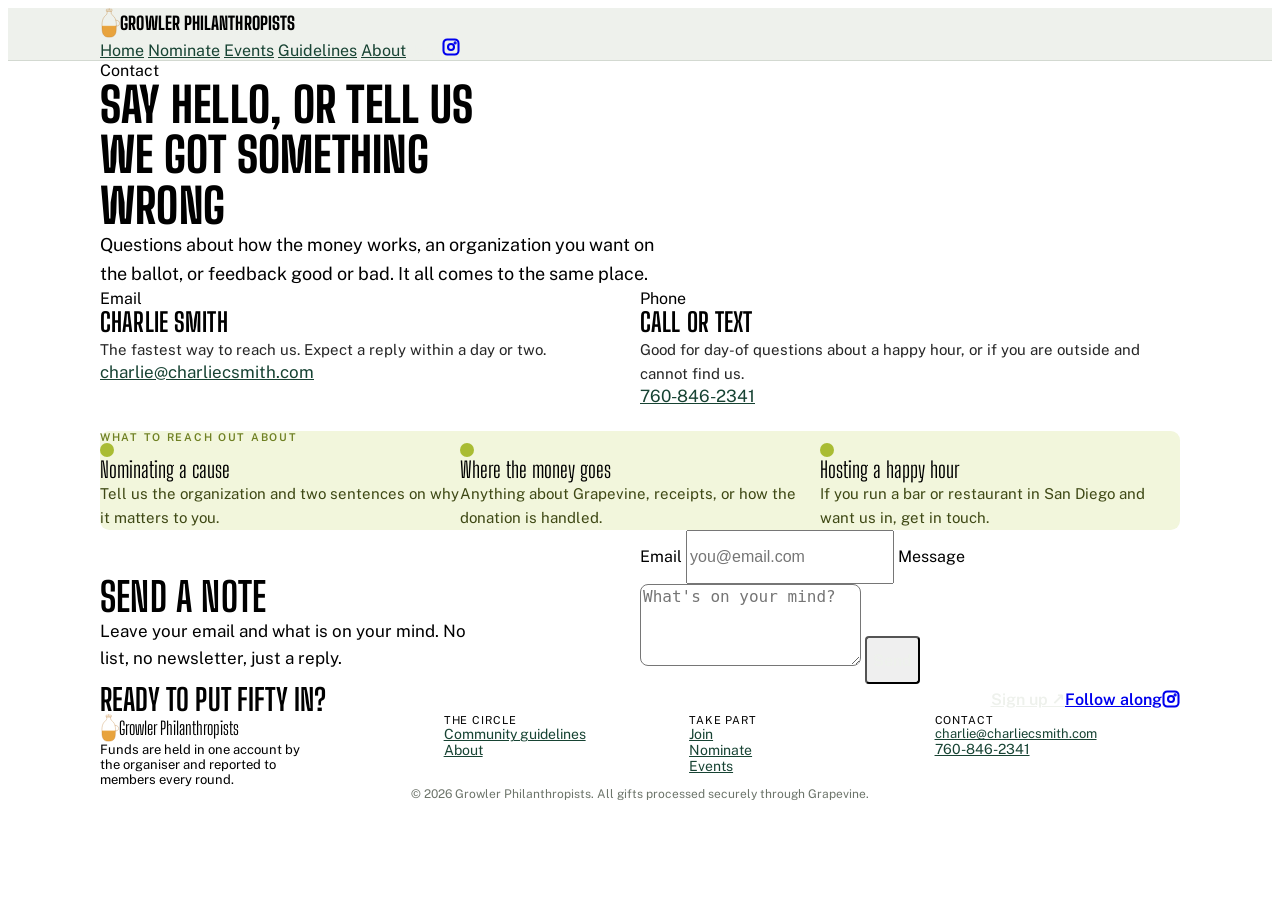
==== pages/contact.html @ 4301f0e5 "Sync layout from _layout.dc.html: update nav + footer across all pages Add Guidelines to nav; update" ====
<!DOCTYPE html>
<html lang="en">
<head>
  <meta charset="UTF-8">
  <meta name="viewport" content="width=device-width, initial-scale=1">
  <!-- Google Tag Manager -->
  <script>(function(w,d,s,l,i){w[l]=w[l]||[];w[l].push({'gtm.start':
  new Date().getTime(),event:'gtm.js'});var f=d.getElementsByTagName(s)[0],
  j=d.createElement(s),dl=l!='dataLayer'?'&l='+l:'';j.async=true;j.src=
  'https://www.googletagmanager.com/gtm.js?id='+i+dl;f.parentNode.insertBefore(j,f);
  })(window,document,'script','dataLayer','GTM-M829VQW4');</script>
  <!-- End Google Tag Manager -->
  <title>About &amp; Contact | Growler Philanthropists</title>
  <link rel="stylesheet" href="/styles/organic.css">
  <link href="https://fonts.googleapis.com/css2?family=Big+Shoulders+Display:wght@500;600;700;800&family=Public+Sans:wght@400;500;600&display=swap" rel="stylesheet">
  <style>
  :root{
    --color-bg:#EEF1EC; --color-surface:#FFFFFF; --color-text:#16241E; --color-divider:#D3D9D1;
    --font-heading:'Big Shoulders Display', sans-serif;
    --font-body:'Public Sans', system-ui, sans-serif;
    --color-accent:#0F3226; --color-accent-100:#E5EFE9; --color-accent-200:#C8DFD4; --color-accent-300:#A2C7B6;
    --color-accent-400:#74A992; --color-accent-500:#47836B; --color-accent-600:#336B55; --color-accent-700:#235542;
    --color-accent-800:#174333; --color-accent-900:#0F3226;
    --color-accent-2:#C6D63C; --color-accent-2-100:#F2F6DC; --color-accent-2-200:#E4EEB8; --color-accent-2-300:#D3E88C;
    --color-accent-2-400:#C6D63C; --color-accent-2-500:#A9BC33; --color-accent-2-600:#8CA02B; --color-accent-2-700:#6F8023;
    --color-accent-2-800:#55621B; --color-accent-2-900:#3E4814;
    --color-neutral-100:#F4F6F3; --color-neutral-200:#E4E8E2; --color-neutral-300:#CFD5CC; --color-neutral-400:#AEB6AB;
    --color-neutral-500:#8A9287; --color-neutral-600:#6C746A; --color-neutral-700:#535A51; --color-neutral-800:#3A403A;
    --color-neutral-900:#232722;
    --radius-lg:8px;
  }
  body{font-family:var(--font-body)}
  h1,h2,h3,h4,h5,h6,.card-title,.nav-brand{font-family:var(--font-heading);text-transform:uppercase;letter-spacing:0.005em;font-weight:800}
  h1{line-height:0.92}
  h2,h3,.card-title{line-height:1.0;font-weight:700}
  h4,h5{text-transform:none;letter-spacing:0;font-family:var(--font-body);font-weight:600}
  h6{font-family:var(--font-body);font-weight:600;letter-spacing:0.16em}
  .btn{border-radius:4px;font-family:var(--font-body);font-weight:600;letter-spacing:0}
  .card{border-radius:8px}
  a:not(.btn){color:var(--color-accent-800)}
  a:not(.btn):hover{color:var(--color-accent-2-600)}
  .nav a.btn-primary,.btn-primary{color:var(--color-bg)}
  </style>
</head>
<body>
<!-- Google Tag Manager (noscript) -->
<noscript><iframe src="https://www.googletagmanager.com/ns.html?id=GTM-M829VQW4"
height="0" width="0" style="display:none;visibility:hidden"></iframe></noscript>
<!-- End Google Tag Manager (noscript) -->

  <header style="background:var(--color-bg);border-bottom:1px solid var(--color-divider);position:sticky;top:0;z-index:100;">
    <div style="max-width:1080px;margin:0 auto;">
      <div class="nav" style="padding-inline:var(--space-4);">
        <div class="nav-brand" style="display:flex;align-items:center;gap:var(--space-3);white-space:nowrap;flex:none;margin-right:auto;">
          <a href="/" style="display:flex;align-items:center;gap:var(--space-3);text-decoration:none;color:inherit;font-family:var(--font-heading);font-size:18px;">
            <img src="/assets/growler-mark.svg" alt="Growler Philanthropists" style="height:30px;width:auto;display:block;flex:none;">
            Growler Philanthropists
          </a>
        </div>
        <a href="/">Home</a>
        <a href="/vote">Nominate</a>
        <a href="/events">Events</a>
        <a href="/guidelines">Guidelines</a>
        <a href="/contact" aria-current="page">About</a>
        <a href="https://www.grapevine.org/giving-circle/ZZWhAL2/San-Diego-Giving-Circle" class="btn btn-primary" target="_blank" rel="noopener">Join</a>
        <a href="https://www.instagram.com/growlerfund?igsh=MWJvdWZhem1wZXJ2Nw%3D%3D&amp;utm_source=qr" target="_blank" rel="noopener" class="btn btn-ghost btn-icon" aria-label="Follow along on Instagram">
          <svg width="18" height="18" viewBox="0 0 24 24" fill="none" stroke="currentColor" stroke-width="2.75" stroke-linecap="round" stroke-linejoin="round" aria-hidden="true" style="flex:none"><rect x="2" y="2" width="20" height="20" rx="5"></rect><circle cx="12" cy="12" r="4"></circle><circle cx="17.5" cy="6.5" r="0.75" fill="currentColor"></circle></svg>
        </a>
      </div>
    </div>
  </header>

  <main>
    <div style="max-width:1080px;margin:0 auto;padding:calc(var(--space-8) * 1.4) var(--space-8) calc(var(--space-8) * 2.4)">

      <div style="margin-bottom:calc(var(--space-8) * 2)">
        <span class="tag tag-accent-2" style="margin-bottom:var(--space-4)">Contact</span>
        <h1 style="font-size:48px;line-height:1.05;margin:var(--space-4) 0 var(--space-3);max-width:18ch">Say hello, or tell us we got something wrong</h1>
        <p style="font-size:18px;line-height:1.6;max-width:52ch;margin:0">Questions about how the money works, an organization you want on the ballot, or feedback good or bad. It all comes to the same place.</p>
      </div>

      <div style="display:grid;grid-template-columns:minmax(0,1fr) minmax(0,1fr);gap:var(--space-8);margin-bottom:calc(var(--space-8) * 2);align-items:start">
        <div class="card elev-sm" style="padding:calc(var(--space-8) * 0.9);gap:var(--space-3)">
          <div class="card-kicker">Email</div>
          <div class="card-title" style="font-size:26px;line-height:1.15">Charlie Smith</div>
          <p class="card-body" style="font-size:15px;line-height:1.6;opacity:0.85;margin:0">The fastest way to reach us. Expect a reply within a day or two.</p>
          <a href="mailto:charlie@charliecsmith.com" style="font-size:17px">charlie@charliecsmith.com</a>
        </div>
        <div class="card elev-sm" style="padding:calc(var(--space-8) * 0.9);gap:var(--space-3)">
          <div class="card-kicker">Phone</div>
          <div class="card-title" style="font-size:26px;line-height:1.15">Call or text</div>
          <p class="card-body" style="font-size:15px;line-height:1.6;opacity:0.85;margin:0">Good for day-of questions about a happy hour, or if you are outside and cannot find us.</p>
          <a href="tel:+17608462341" style="font-size:17px">760-846-2341</a>
        </div>
      </div>

      <div style="background:var(--color-accent-2-100);border-radius:calc(var(--radius-lg) * 1.15);padding:var(--space-8);margin-bottom:calc(var(--space-8) * 2)">
        <h6 style="color:var(--color-accent-2-700);margin-bottom:var(--space-6)">What to reach out about</h6>
        <div style="display:grid;grid-template-columns:repeat(3,1fr);gap:var(--space-6)">
          <div style="display:flex;flex-direction:column;gap:var(--space-2)">
            <span style="width:14px;height:14px;border-radius:50%;background:var(--color-accent-2-500);display:inline-block"></span>
            <div style="font-family:var(--font-heading);font-size:22px;line-height:1.15">Nominating a cause</div>
            <p style="font-size:15px;line-height:1.6;margin:0;color:var(--color-accent-2-900)">Tell us the organization and two sentences on why it matters to you.</p>
          </div>
          <div style="display:flex;flex-direction:column;gap:var(--space-2)">
            <span style="width:14px;height:14px;border-radius:50%;background:var(--color-accent-2-500);display:inline-block"></span>
            <div style="font-family:var(--font-heading);font-size:22px;line-height:1.15">Where the money goes</div>
            <p style="font-size:15px;line-height:1.6;margin:0;color:var(--color-accent-2-900)">Anything about Grapevine, receipts, or how the donation is handled.</p>
          </div>
          <div style="display:flex;flex-direction:column;gap:var(--space-2)">
            <span style="width:14px;height:14px;border-radius:50%;background:var(--color-accent-2-500);display:inline-block"></span>
            <div style="font-family:var(--font-heading);font-size:22px;line-height:1.15">Hosting a happy hour</div>
            <p style="font-size:15px;line-height:1.6;margin:0;color:var(--color-accent-2-900)">If you run a bar or restaurant in San Diego and want us in, get in touch.</p>
          </div>
        </div>
      </div>

      <div style="background:var(--color-surface);border-radius:calc(var(--radius-lg) * 1.15);padding:calc(var(--space-8) * 1.3);box-shadow:var(--shadow-md);display:grid;grid-template-columns:minmax(0,1fr) minmax(0,1fr);gap:var(--space-8);align-items:center;margin-bottom:calc(var(--space-8) * 2)">
        <div>
          <h2 style="font-size:40px;line-height:1.05;margin-bottom:var(--space-4)">Send a note</h2>
          <p style="font-size:17px;line-height:1.6;margin:0;max-width:38ch;text-wrap:pretty">Leave your email and what is on your mind. No list, no newsletter, just a reply.</p>
        </div>
        <div class="field">
          <label for="c-email">Email</label>
          <input id="c-email" class="input" placeholder="you@email.com" style="min-height:48px;font-size:16px">
          <label for="c-note">Message</label>
          <textarea id="c-note" class="input" rows="4" placeholder="What's on your mind?" style="font-size:16px;border-radius:var(--radius-lg);resize:vertical"></textarea>
          <button class="btn btn-primary btn-block" style="min-height:48px;font-size:16px">Send</button>
        </div>
      </div>

      <div style="display:flex;align-items:center;justify-content:space-between;gap:var(--space-6);flex-wrap:wrap;margin-bottom:calc(var(--space-8) * 2)">
        <h3 style="font-size:30px;margin:0;max-width:20ch">Ready to put fifty in?</h3>
        <div style="display:flex;gap:var(--space-3)">
          <a href="https://www.grapevine.org/giving-circle/ZZWhAL2/San-Diego-Giving-Circle" target="_blank" rel="noopener" class="btn btn-primary" style="font-size:16px;padding:var(--space-3) var(--space-6)">Sign up ↗</a>
          <a href="https://www.instagram.com/growlerfund?igsh=MWJvdWZhem1wZXJ2Nw&amp;utm_source=qr" target="_blank" rel="noopener" class="btn btn-secondary" style="font-size:16px;padding:var(--space-3) var(--space-6);display:inline-flex;align-items:center;gap:var(--space-2)">Follow along <svg width="18" height="18" viewBox="0 0 24 24" fill="none" stroke="currentColor" stroke-width="2.75" stroke-linecap="round" stroke-linejoin="round" aria-hidden="true" style="flex:none"><rect x="2" y="2" width="20" height="20" rx="5"></rect><circle cx="12" cy="12" r="4"></circle><circle cx="17.5" cy="6.5" r="0.75" fill="currentColor"></circle></svg></a>
        </div>
      </div>

    </div>
  </main>

  <footer style="padding-block:calc(var(--space-8) * 1.5);">
    <div style="max-width:1080px;margin:0 auto;padding-inline:var(--space-8);">
      <div style="background:var(--color-surface);border-radius:calc(var(--radius-lg) * 1.15);padding:var(--space-8);display:grid;grid-template-columns:minmax(300px,1.4fr) repeat(3,minmax(0,1fr));gap:var(--space-6)">
        <div>
          <div style="display:flex;align-items:center;gap:var(--space-3);font-family:var(--font-heading);font-size:18px;margin-bottom:var(--space-2)">
            <img src="/assets/growler-mark.svg" alt="Growler Philanthropists" style="height:28px;width:auto;display:block;flex:none;">
            Growler Philanthropists
          </div>
          <p class="text-muted" style="font-size:13px;margin:0;max-width:26ch">Funds are held in one account by the organiser and reported to members every round.</p>
        </div>
        <div style="display:flex;flex-direction:column;gap:var(--space-2);font-size:14px">
          <span class="text-muted" style="font-size:11px;letter-spacing:0.08em;text-transform:uppercase">The circle</span>
          <a href="/guidelines">Community guidelines</a>
          <a href="/contact">About</a>
        </div>
        <div style="display:flex;flex-direction:column;gap:var(--space-2);font-size:14px">
          <span class="text-muted" style="font-size:11px;letter-spacing:0.08em;text-transform:uppercase">Take part</span>
          <a href="https://www.grapevine.org/giving-circle/ZZWhAL2/San-Diego-Giving-Circle" target="_blank" rel="noopener">Join</a>
          <a href="/vote">Nominate</a>
          <a href="/events">Events</a>
        </div>
        <div style="display:flex;flex-direction:column;gap:var(--space-2);font-size:14px">
          <span class="text-muted" style="font-size:11px;letter-spacing:0.08em;text-transform:uppercase">Contact</span>
          <a href="mailto:charlie@charliecsmith.com" style="font-size:13px;overflow-wrap:anywhere">charlie@charliecsmith.com</a>
          <a href="tel:+17608462341">760-846-2341</a>
        </div>
      </div>
      <p style="font-size:12px;color:var(--color-neutral-600);text-align:center;margin-top:var(--space-6);margin-bottom:0;">© 2026 Growler Philanthropists. All gifts processed securely through Grapevine.</p>
    </div>
  </footer>

</body>
</html>
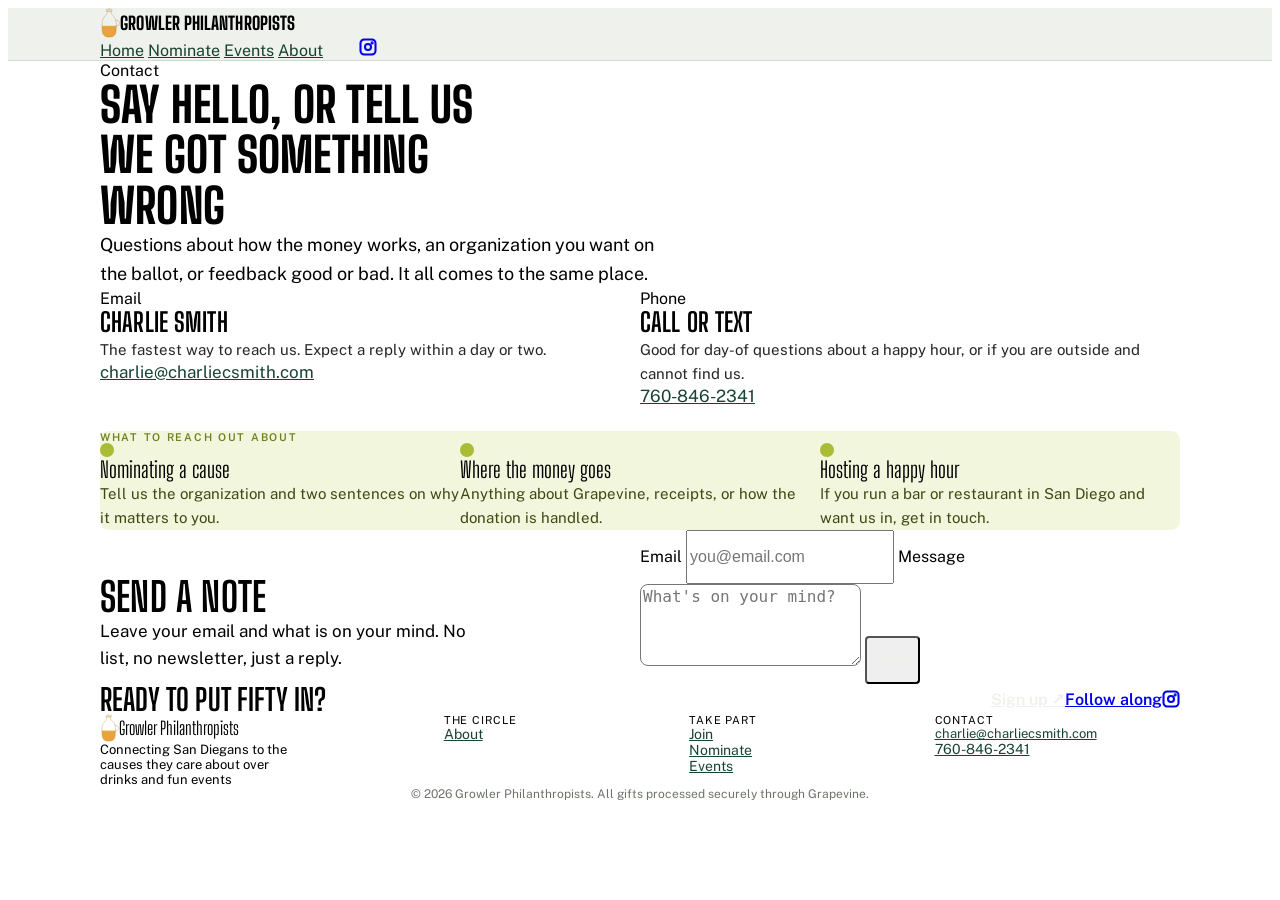
==== commit 2e310a45: "Update all pages: revise hero heading, sync styles, and layout changes Co-Authored-By: Claude Sonnet" ====
--- a/pages/contact.html
+++ b/pages/contact.html
@@ -10,7 +10,7 @@
   'https://www.googletagmanager.com/gtm.js?id='+i+dl;f.parentNode.insertBefore(j,f);
   })(window,document,'script','dataLayer','GTM-M829VQW4');</script>
   <!-- End Google Tag Manager -->
-  <title>About &amp; Contact | Growler Philanthropists</title>
+  <title>About & Contact | Growler Philanthropists</title>
   <link rel="stylesheet" href="/styles/organic.css">
   <link href="https://fonts.googleapis.com/css2?family=Big+Shoulders+Display:wght@500;600;700;800&family=Public+Sans:wght@400;500;600&display=swap" rel="stylesheet">
   <style>
@@ -21,7 +21,7 @@
     --color-accent:#0F3226; --color-accent-100:#E5EFE9; --color-accent-200:#C8DFD4; --color-accent-300:#A2C7B6;
     --color-accent-400:#74A992; --color-accent-500:#47836B; --color-accent-600:#336B55; --color-accent-700:#235542;
     --color-accent-800:#174333; --color-accent-900:#0F3226;
-    --color-accent-2:#C6D63C; --color-accent-2-100:#F2F6DC; --color-accent-2-200:#E4EEB8; --color-accent-2-300:#D3E88C;
+    --color-accent-2:#C6D63C; --color-accent-2-100:#F2F6DC; --color-accent-2-200:#E4EEB8; --color-accent-2-300:#D3E38C;
     --color-accent-2-400:#C6D63C; --color-accent-2-500:#A9BC33; --color-accent-2-600:#8CA02B; --color-accent-2-700:#6F8023;
     --color-accent-2-800:#55621B; --color-accent-2-900:#3E4814;
     --color-neutral-100:#F4F6F3; --color-neutral-200:#E4E8E2; --color-neutral-300:#CFD5CC; --color-neutral-400:#AEB6AB;
@@ -60,7 +60,6 @@
         <a href="/">Home</a>
         <a href="/vote">Nominate</a>
         <a href="/events">Events</a>
-        <a href="/guidelines">Guidelines</a>
         <a href="/contact" aria-current="page">About</a>
         <a href="https://www.grapevine.org/giving-circle/ZZWhAL2/San-Diego-Giving-Circle" class="btn btn-primary" target="_blank" rel="noopener">Join</a>
         <a href="https://www.instagram.com/growlerfund?igsh=MWJvdWZhem1wZXJ2Nw%3D%3D&amp;utm_source=qr" target="_blank" rel="noopener" class="btn btn-ghost btn-icon" aria-label="Follow along on Instagram">
@@ -71,73 +70,73 @@
   </header>
 
   <main>
-    <div style="max-width:1080px;margin:0 auto;padding:calc(var(--space-8) * 1.4) var(--space-8) calc(var(--space-8) * 2.4)">
+<div style="max-width:1080px;margin:0 auto;padding:calc(var(--space-8) * 1.4) var(--space-8) calc(var(--space-8) * 2.4)">
 
-      <div style="margin-bottom:calc(var(--space-8) * 2)">
-        <span class="tag tag-accent-2" style="margin-bottom:var(--space-4)">Contact</span>
-        <h1 style="font-size:48px;line-height:1.05;margin:var(--space-4) 0 var(--space-3);max-width:18ch">Say hello, or tell us we got something wrong</h1>
-        <p style="font-size:18px;line-height:1.6;max-width:52ch;margin:0">Questions about how the money works, an organization you want on the ballot, or feedback good or bad. It all comes to the same place.</p>
+  <div style="margin-bottom:calc(var(--space-8) * 2)">
+    <span class="tag tag-accent-2" style="margin-bottom:var(--space-4)">Contact</span>
+    <h1 style="font-size:48px;line-height:1.05;margin:var(--space-4) 0 var(--space-3);max-width:18ch">Say hello, or tell us we got something wrong</h1>
+    <p style="font-size:18px;line-height:1.6;max-width:52ch;margin:0">Questions about how the money works, an organization you want on the ballot, or feedback good or bad. It all comes to the same place.</p>
+  </div>
+
+  <div style="display:grid;grid-template-columns:minmax(0,1fr) minmax(0,1fr);gap:var(--space-8);margin-bottom:calc(var(--space-8) * 2);align-items:start">
+    <div class="card elev-sm" style="padding:calc(var(--space-8) * 0.9);gap:var(--space-3)">
+      <div class="card-kicker">Email</div>
+      <div class="card-title" style="font-size:26px;line-height:1.15">Charlie Smith</div>
+      <p class="card-body" style="font-size:15px;line-height:1.6;opacity:0.85;margin:0">The fastest way to reach us. Expect a reply within a day or two.</p>
+      <a href="mailto:charlie@charliecsmith.com" style="font-size:17px">charlie@charliecsmith.com</a>
+    </div>
+    <div class="card elev-sm" style="padding:calc(var(--space-8) * 0.9);gap:var(--space-3)">
+      <div class="card-kicker">Phone</div>
+      <div class="card-title" style="font-size:26px;line-height:1.15">Call or text</div>
+      <p class="card-body" style="font-size:15px;line-height:1.6;opacity:0.85;margin:0">Good for day-of questions about a happy hour, or if you are outside and cannot find us.</p>
+      <a href="tel:+17608462341" style="font-size:17px">760-846-2341</a>
+    </div>
+  </div>
+
+  <div style="background:var(--color-accent-2-100);border-radius:calc(var(--radius-lg) * 1.15);padding:var(--space-8);margin-bottom:calc(var(--space-8) * 2)">
+    <h6 style="color:var(--color-accent-2-700);margin-bottom:var(--space-6)">What to reach out about</h6>
+    <div style="display:grid;grid-template-columns:repeat(3,1fr);gap:var(--space-6)">
+      <div style="display:flex;flex-direction:column;gap:var(--space-2)">
+        <span style="width:14px;height:14px;border-radius:50%;background:var(--color-accent-2-500);display:inline-block"></span>
+        <div style="font-family:var(--font-heading);font-size:22px;line-height:1.15">Nominating a cause</div>
+        <p style="font-size:15px;line-height:1.6;margin:0;color:var(--color-accent-2-900)">Tell us the organization and two sentences on why it matters to you.</p>
       </div>
+      <div style="display:flex;flex-direction:column;gap:var(--space-2)">
+        <span style="width:14px;height:14px;border-radius:50%;background:var(--color-accent-2-500);display:inline-block"></span>
+        <div style="font-family:var(--font-heading);font-size:22px;line-height:1.15">Where the money goes</div>
+        <p style="font-size:15px;line-height:1.6;margin:0;color:var(--color-accent-2-900)">Anything about Grapevine, receipts, or how the donation is handled.</p>
+      </div>
+      <div style="display:flex;flex-direction:column;gap:var(--space-2)">
+        <span style="width:14px;height:14px;border-radius:50%;background:var(--color-accent-2-500);display:inline-block"></span>
+        <div style="font-family:var(--font-heading);font-size:22px;line-height:1.15">Hosting a happy hour</div>
+        <p style="font-size:15px;line-height:1.6;margin:0;color:var(--color-accent-2-900)">If you run a bar or restaurant in San Diego and want us in, get in touch.</p>
+      </div>
+    </div>
+  </div>
 
-      <div style="display:grid;grid-template-columns:minmax(0,1fr) minmax(0,1fr);gap:var(--space-8);margin-bottom:calc(var(--space-8) * 2);align-items:start">
-        <div class="card elev-sm" style="padding:calc(var(--space-8) * 0.9);gap:var(--space-3)">
-          <div class="card-kicker">Email</div>
-          <div class="card-title" style="font-size:26px;line-height:1.15">Charlie Smith</div>
-          <p class="card-body" style="font-size:15px;line-height:1.6;opacity:0.85;margin:0">The fastest way to reach us. Expect a reply within a day or two.</p>
-          <a href="mailto:charlie@charliecsmith.com" style="font-size:17px">charlie@charliecsmith.com</a>
-        </div>
-        <div class="card elev-sm" style="padding:calc(var(--space-8) * 0.9);gap:var(--space-3)">
-          <div class="card-kicker">Phone</div>
-          <div class="card-title" style="font-size:26px;line-height:1.15">Call or text</div>
-          <p class="card-body" style="font-size:15px;line-height:1.6;opacity:0.85;margin:0">Good for day-of questions about a happy hour, or if you are outside and cannot find us.</p>
-          <a href="tel:+17608462341" style="font-size:17px">760-846-2341</a>
-        </div>
-      </div>
+  <div style="background:var(--color-surface);border-radius:calc(var(--radius-lg) * 1.15);padding:calc(var(--space-8) * 1.3);box-shadow:var(--shadow-md);display:grid;grid-template-columns:minmax(0,1fr) minmax(0,1fr);gap:var(--space-8);align-items:center;margin-bottom:calc(var(--space-8) * 2)">
+    <div>
+      <h2 style="font-size:40px;line-height:1.05;margin-bottom:var(--space-4)">Send a note</h2>
+      <p style="font-size:17px;line-height:1.6;margin:0;max-width:38ch;text-wrap:pretty">Leave your email and what is on your mind. No list, no newsletter, just a reply.</p>
+    </div>
+    <div class="field">
+      <label for="c-email">Email</label>
+      <input id="c-email" class="input" placeholder="you@email.com" style="min-height:48px;font-size:16px">
+      <label for="c-note">Message</label>
+      <textarea id="c-note" class="input" rows="4" placeholder="What's on your mind?" style="font-size:16px;border-radius:var(--radius-lg);resize:vertical"></textarea>
+      <button class="btn btn-primary btn-block" style="min-height:48px;font-size:16px">Send</button>
+    </div>
+  </div>
 
-      <div style="background:var(--color-accent-2-100);border-radius:calc(var(--radius-lg) * 1.15);padding:var(--space-8);margin-bottom:calc(var(--space-8) * 2)">
-        <h6 style="color:var(--color-accent-2-700);margin-bottom:var(--space-6)">What to reach out about</h6>
-        <div style="display:grid;grid-template-columns:repeat(3,1fr);gap:var(--space-6)">
-          <div style="display:flex;flex-direction:column;gap:var(--space-2)">
-            <span style="width:14px;height:14px;border-radius:50%;background:var(--color-accent-2-500);display:inline-block"></span>
-            <div style="font-family:var(--font-heading);font-size:22px;line-height:1.15">Nominating a cause</div>
-            <p style="font-size:15px;line-height:1.6;margin:0;color:var(--color-accent-2-900)">Tell us the organization and two sentences on why it matters to you.</p>
-          </div>
-          <div style="display:flex;flex-direction:column;gap:var(--space-2)">
-            <span style="width:14px;height:14px;border-radius:50%;background:var(--color-accent-2-500);display:inline-block"></span>
-            <div style="font-family:var(--font-heading);font-size:22px;line-height:1.15">Where the money goes</div>
-            <p style="font-size:15px;line-height:1.6;margin:0;color:var(--color-accent-2-900)">Anything about Grapevine, receipts, or how the donation is handled.</p>
-          </div>
-          <div style="display:flex;flex-direction:column;gap:var(--space-2)">
-            <span style="width:14px;height:14px;border-radius:50%;background:var(--color-accent-2-500);display:inline-block"></span>
-            <div style="font-family:var(--font-heading);font-size:22px;line-height:1.15">Hosting a happy hour</div>
-            <p style="font-size:15px;line-height:1.6;margin:0;color:var(--color-accent-2-900)">If you run a bar or restaurant in San Diego and want us in, get in touch.</p>
-          </div>
-        </div>
-      </div>
+  <div style="display:flex;align-items:center;justify-content:space-between;gap:var(--space-6);flex-wrap:wrap;margin-bottom:calc(var(--space-8) * 2)">
+    <h3 style="font-size:30px;margin:0;max-width:20ch">Ready to put fifty in?</h3>
+    <div style="display:flex;gap:var(--space-3)">
+      <a href="https://www.grapevine.org/giving-circle/ZZWhAL2/San-Diego-Giving-Circle" target="_blank" rel="noopener" class="btn btn-primary" style="font-size:16px;padding:var(--space-3) var(--space-6)">Sign up ↗</a>
+      <a href="https://www.instagram.com/growlerfund?igsh=MWJvdWZhem1wZXJ2Nw&amp;utm_source=qr" target="_blank" rel="noopener" class="btn btn-secondary" style="font-size:16px;padding:var(--space-3) var(--space-6);display:inline-flex;align-items:center;gap:var(--space-2)">Follow along <svg width="18" height="18" viewBox="0 0 24 24" fill="none" stroke="currentColor" stroke-width="2.75" stroke-linecap="round" stroke-linejoin="round" aria-hidden="true" style="flex:none"><rect x="2" y="2" width="20" height="20" rx="5"></rect><circle cx="12" cy="12" r="4"></circle><circle cx="17.5" cy="6.5" r="0.75" fill="currentColor"></circle></svg></a>
+    </div>
+  </div>
 
-      <div style="background:var(--color-surface);border-radius:calc(var(--radius-lg) * 1.15);padding:calc(var(--space-8) * 1.3);box-shadow:var(--shadow-md);display:grid;grid-template-columns:minmax(0,1fr) minmax(0,1fr);gap:var(--space-8);align-items:center;margin-bottom:calc(var(--space-8) * 2)">
-        <div>
-          <h2 style="font-size:40px;line-height:1.05;margin-bottom:var(--space-4)">Send a note</h2>
-          <p style="font-size:17px;line-height:1.6;margin:0;max-width:38ch;text-wrap:pretty">Leave your email and what is on your mind. No list, no newsletter, just a reply.</p>
-        </div>
-        <div class="field">
-          <label for="c-email">Email</label>
-          <input id="c-email" class="input" placeholder="you@email.com" style="min-height:48px;font-size:16px">
-          <label for="c-note">Message</label>
-          <textarea id="c-note" class="input" rows="4" placeholder="What's on your mind?" style="font-size:16px;border-radius:var(--radius-lg);resize:vertical"></textarea>
-          <button class="btn btn-primary btn-block" style="min-height:48px;font-size:16px">Send</button>
-        </div>
-      </div>
-
-      <div style="display:flex;align-items:center;justify-content:space-between;gap:var(--space-6);flex-wrap:wrap;margin-bottom:calc(var(--space-8) * 2)">
-        <h3 style="font-size:30px;margin:0;max-width:20ch">Ready to put fifty in?</h3>
-        <div style="display:flex;gap:var(--space-3)">
-          <a href="https://www.grapevine.org/giving-circle/ZZWhAL2/San-Diego-Giving-Circle" target="_blank" rel="noopener" class="btn btn-primary" style="font-size:16px;padding:var(--space-3) var(--space-6)">Sign up ↗</a>
-          <a href="https://www.instagram.com/growlerfund?igsh=MWJvdWZhem1wZXJ2Nw&amp;utm_source=qr" target="_blank" rel="noopener" class="btn btn-secondary" style="font-size:16px;padding:var(--space-3) var(--space-6);display:inline-flex;align-items:center;gap:var(--space-2)">Follow along <svg width="18" height="18" viewBox="0 0 24 24" fill="none" stroke="currentColor" stroke-width="2.75" stroke-linecap="round" stroke-linejoin="round" aria-hidden="true" style="flex:none"><rect x="2" y="2" width="20" height="20" rx="5"></rect><circle cx="12" cy="12" r="4"></circle><circle cx="17.5" cy="6.5" r="0.75" fill="currentColor"></circle></svg></a>
-        </div>
-      </div>
-
-    </div>
+</div>
   </main>
 
   <footer style="padding-block:calc(var(--space-8) * 1.5);">
@@ -148,11 +147,10 @@
             <img src="/assets/growler-mark.svg" alt="Growler Philanthropists" style="height:28px;width:auto;display:block;flex:none;">
             Growler Philanthropists
           </div>
-          <p class="text-muted" style="font-size:13px;margin:0;max-width:26ch">Funds are held in one account by the organiser and reported to members every round.</p>
+          <p class="text-muted" style="font-size:13px;margin:0;max-width:26ch">Connecting San Diegans to the causes they care about over drinks and fun events</p>
         </div>
         <div style="display:flex;flex-direction:column;gap:var(--space-2);font-size:14px">
           <span class="text-muted" style="font-size:11px;letter-spacing:0.08em;text-transform:uppercase">The circle</span>
-          <a href="/guidelines">Community guidelines</a>
           <a href="/contact">About</a>
         </div>
         <div style="display:flex;flex-direction:column;gap:var(--space-2);font-size:14px">
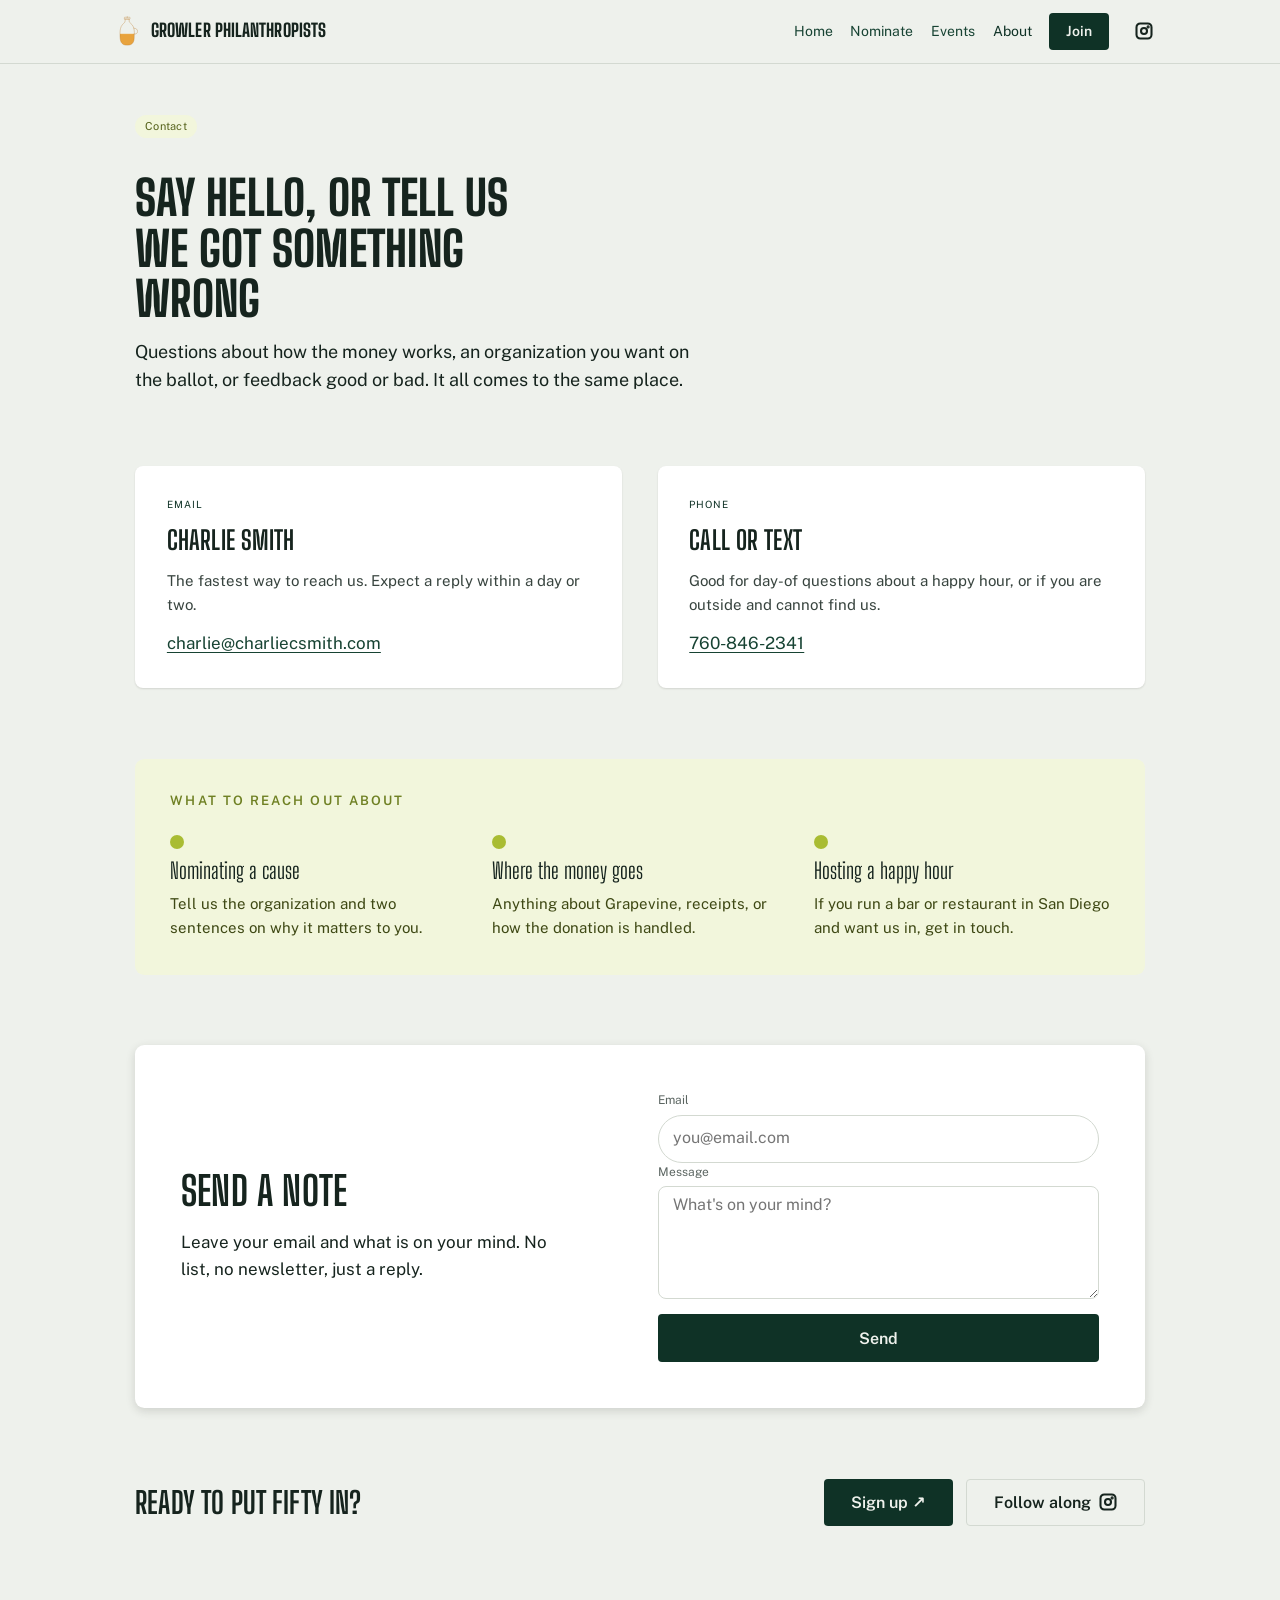
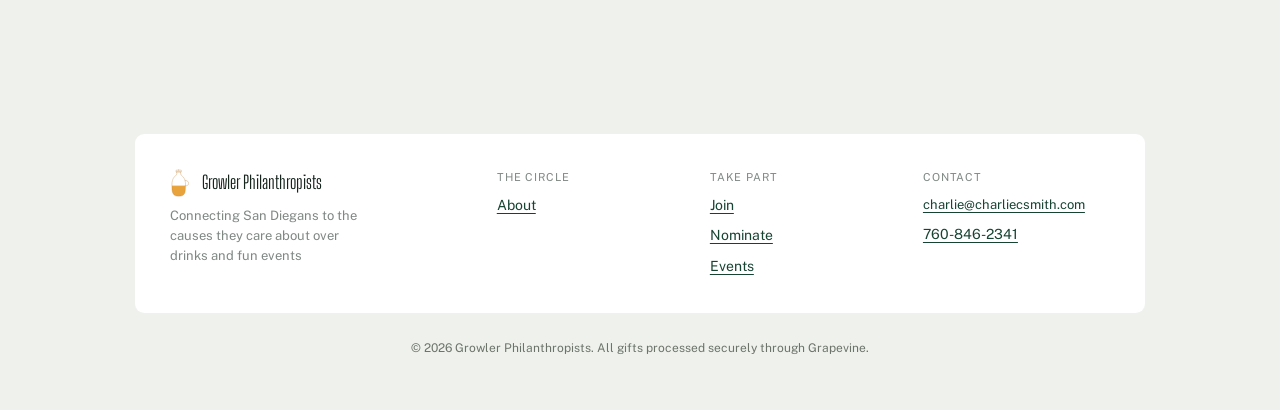
==== commit 2e6d73cb: "Add mobile hamburger nav and How it Works carousel - Hamburger button in header replaces inline nav " ====
--- a/pages/contact.html
+++ b/pages/contact.html
@@ -29,7 +29,15 @@
     --color-neutral-900:#232722;
     --radius-lg:8px;
   }
-  body{font-family:var(--font-body)}
+  body{margin:0;font-family:var(--font-body);overflow-x:hidden}
+  *{min-width:0}
+  h1,h2,h3,h4,h5,h6,p,li,td,th,a,span,div{overflow-wrap:break-word}
+  img,svg{max-width:100%}
+  @media (max-width:719px){
+    h1{font-size:34px !important;line-height:1.02 !important;max-width:none !important}
+    h2{font-size:28px !important;line-height:1.05 !important}
+    h3{font-size:24px !important}
+  }
   h1,h2,h3,h4,h5,h6,.card-title,.nav-brand{font-family:var(--font-heading);text-transform:uppercase;letter-spacing:0.005em;font-weight:800}
   h1{line-height:0.92}
   h2,h3,.card-title{line-height:1.0;font-weight:700}
@@ -65,7 +73,17 @@
         <a href="https://www.instagram.com/growlerfund?igsh=MWJvdWZhem1wZXJ2Nw%3D%3D&amp;utm_source=qr" target="_blank" rel="noopener" class="btn btn-ghost btn-icon" aria-label="Follow along on Instagram">
           <svg width="18" height="18" viewBox="0 0 24 24" fill="none" stroke="currentColor" stroke-width="2.75" stroke-linecap="round" stroke-linejoin="round" aria-hidden="true" style="flex:none"><rect x="2" y="2" width="20" height="20" rx="5"></rect><circle cx="12" cy="12" r="4"></circle><circle cx="17.5" cy="6.5" r="0.75" fill="currentColor"></circle></svg>
         </a>
+        <button class="nav-hamburger" aria-label="Open menu" aria-expanded="false" onclick="var m=this.closest('header').querySelector('.nav-mobile');m.classList.toggle('open');this.setAttribute('aria-expanded',m.classList.contains('open'))">
+          <svg width="20" height="20" viewBox="0 0 24 24" fill="none" stroke="currentColor" stroke-width="2.5" stroke-linecap="round" aria-hidden="true"><line x1="3" y1="6" x2="21" y2="6"/><line x1="3" y1="12" x2="21" y2="12"/><line x1="3" y1="18" x2="21" y2="18"/></svg>
+        </button>
       </div>
+      <nav class="nav-mobile">
+        <a href="/">Home</a>
+        <a href="/vote">Nominate</a>
+        <a href="/events">Events</a>
+        <a href="/contact">About</a>
+        <a href="https://www.instagram.com/growlerfund?igsh=MWJvdWZhem1wZXJ2Nw%3D%3D&amp;utm_source=qr" target="_blank" rel="noopener">Instagram</a>
+      </nav>
     </div>
   </header>
 
--- a/styles/organic.css
+++ b/styles/organic.css
@@ -0,0 +1,291 @@
+/* Organic — design-system tokens and component classes. This file is the source of truth for the system's look; retune it here and see readme.md. */
+@import url('https://fonts.googleapis.com/css2?family=Caprasimo:wght@400&family=Figtree:wght@400;600;700&display=swap');
+
+:root {
+  --color-bg: #f5ead8;
+  --color-surface: #ebddc5;
+  --color-text: #201e1d;
+  --color-accent: #c67139;
+  --color-accent-2: #7a8a5e;
+  --color-divider: color-mix(in srgb, #201e1d 16%, transparent);
+
+  /* Tonal ramps — generated in OKLCH on one shared lightness scale, so the
+     same step of any role matches the others in visual value. */
+  --color-neutral-100: #f9f4ed;
+  --color-neutral-200: #eee7db;
+  --color-neutral-300: #dcd3c4;
+  --color-neutral-400: #c0b6a5;
+  --color-neutral-500: #a19786;
+  --color-neutral-600: #82796a;
+  --color-neutral-700: #645c50;
+  --color-neutral-800: #474238;
+  --color-neutral-900: #2e2b25;
+
+  --color-accent-100: #fff2eb;
+  --color-accent-200: #ffe1d0;
+  --color-accent-300: #ffc6a5;
+  --color-accent-400: #f6a06b;
+  --color-accent-500: #d67f48;
+  --color-accent-600: #b2622d;
+  --color-accent-700: #8c491a;
+  --color-accent-800: #643312;
+  --color-accent-900: #402310;
+
+  --color-accent-2-100: #f0fae1;
+  --color-accent-2-200: #e1eecc;
+  --color-accent-2-300: #ccdbb2;
+  --color-accent-2-400: #aebf92;
+  --color-accent-2-500: #8fa073;
+  --color-accent-2-600: #728157;
+  --color-accent-2-700: #56633f;
+  --color-accent-2-800: #3d472b;
+  --color-accent-2-900: #272e1b;
+
+  --font-heading: "Caprasimo", system-ui, sans-serif;
+  --font-heading-weight: 400;
+  --font-body: "Figtree", system-ui, sans-serif;
+
+  --space-1: 4.4px;
+  --space-2: 8.8px;
+  --space-3: 13.2px;
+  --space-4: 17.6px;
+  --space-6: 26.4px;
+  --space-8: 35.2px;
+
+  --radius-sm: 8px;
+  --radius-md: 16px;
+  --radius-lg: 28px;
+
+  /* Elevation — derived from the ground: soft ink-tinted shadows on a
+     light theme, a hairline edge + ambient darkness on a dark one. */
+  --shadow-sm: 0 1px 2px color-mix(in srgb, #2e2b25 14%, transparent);
+  --shadow-md: 0 3px 10px color-mix(in srgb, #2e2b25 16%, transparent);
+  --shadow-lg: 0 12px 32px color-mix(in srgb, #2e2b25 22%, transparent);
+}
+
+body {
+  background: var(--color-bg);
+  color: var(--color-text);
+  font-family: var(--font-body);
+}
+h1, h2, h3, h4 { font-family: var(--font-heading); font-weight: var(--font-heading-weight); }
+
+.washed{filter:saturate(0.6) contrast(0.85) brightness(1.1) opacity(0.94)}
+
+/* ══════════════════════════════════════════════════════════════════════════
+   Components — built with the tokens above. Plain CSS
+   on plain HTML: no JavaScript, no build step. Each class is documented in
+   readme.md and demonstrated in foundations/ and components/.
+   ══════════════════════════════════════════════════════════════════════ */
+
+*, *::before, *::after { box-sizing: border-box; }
+body { margin: 0; font-size: 15px; line-height: 1.55; font-weight: 400; }
+h1, h2, h3, h4, h5, h6 {
+  font-family: var(--font-heading); font-weight: var(--font-heading-weight);
+  line-height: 1.12; letter-spacing: -0.015em; margin: 0 0 var(--space-2);
+}
+h1 { font-size: 42px; }
+h2 { font-size: 32px; }
+h3 { font-size: 25px; }
+h4 { font-size: 20px; }
+h5 { font-size: 16px; }
+h6 { font-size: 13px; }
+h6 { letter-spacing: 0.08em; text-transform: uppercase; }
+p { margin: 0 0 var(--space-3); }
+a { color: var(--color-accent); text-underline-offset: 3px; }
+img { display: block; max-width: 100%; }
+figure { margin: 0; }
+figcaption {
+  font-size: 11px; margin-top: var(--space-1);
+  color: color-mix(in srgb, var(--color-text) 55%, transparent);
+}
+.text-muted { color: color-mix(in srgb, var(--color-text) 55%, transparent); }
+:focus { outline: none; }
+:focus-visible { outline: 2px solid var(--color-accent); outline-offset: 2px; }
+::selection { background: color-mix(in srgb, var(--color-accent) 30%, transparent); }
+
+/* — rules — */
+.hr {
+  height: 1px; border: 0; margin: var(--space-4) 0;
+  background: var(--color-divider);
+}
+
+/* — buttons — */
+.btn {
+  display: inline-flex; align-items: center; justify-content: center; gap: 6px;
+  cursor: pointer; text-decoration: none;
+  font-family: var(--font-heading); font-weight: var(--font-heading-weight);
+  font-size: 14px; line-height: 1.2; color: var(--color-text); /* matches the .input's 14px —
+     the pair sits side by side in sign-up rows */
+  background: transparent; border: 1px solid transparent;
+  padding: var(--space-2) calc(var(--space-3) * 1.2);
+  border-radius: var(--radius-md);
+}
+.btn svg { display: block; }
+.btn:disabled { opacity: 0.45; cursor: not-allowed; }
+.btn-primary { background: var(--color-accent); color: var(--color-bg); }
+.btn-primary:hover { background: var(--color-accent-600); }
+.btn-primary:active { background: var(--color-accent-700); }
+.btn-secondary { border-color: var(--color-divider); }
+.btn-secondary:hover { background: color-mix(in srgb, var(--color-text) 7%, transparent); }
+.btn-secondary:active { background: color-mix(in srgb, var(--color-text) 14%, transparent); }
+.btn-ghost { color: var(--color-accent); padding-inline: var(--space-1); }
+.btn-ghost:hover { background: color-mix(in srgb, var(--color-accent) 10%, transparent); }
+.btn-ghost:active { background: color-mix(in srgb, var(--color-accent) 18%, transparent); }
+.btn-icon { width: 36px; height: 36px; padding: 0; }
+.btn-block { width: 100%; margin-top: var(--space-2); }
+
+/* — forms — */
+.field > label {
+  display: block; font-size: 12px; margin-bottom: 5px;
+  color: color-mix(in srgb, var(--color-text) 70%, transparent);
+}
+.input {
+  width: 100%; min-height: 36px; padding: 6px 10px; font: inherit;
+  font-size: 14px; color: var(--color-text); caret-color: var(--color-accent);
+  background: var(--color-surface);
+  border: 1px solid var(--color-divider); border-radius: var(--radius-md);
+}
+.input:hover { border-color: color-mix(in srgb, var(--color-text) 45%, transparent); }
+.input:focus-visible { border-color: var(--color-accent); outline-offset: 0; }
+textarea.input { min-height: 90px; resize: vertical; }
+.radio { display: inline-flex; align-items: center; gap: 8px; cursor: pointer; font-size: 14px; }
+.radio input, .seg-opt input {
+  position: absolute; opacity: 0; width: 0; height: 0; pointer-events: none;
+}
+.radio .dot {
+  width: 16px; height: 16px; flex: none; border-radius: 50%;
+  border: 1.5px solid var(--color-divider);
+}
+.radio:hover .dot { border-color: var(--color-accent); }
+.radio input:checked + .dot {
+  border-color: var(--color-accent); background: var(--color-accent);
+  box-shadow: inset 0 0 0 4px var(--color-bg);
+}
+.radio input:focus-visible + .dot { outline: 2px solid var(--color-accent); outline-offset: 2px; }
+.seg {
+  display: inline-flex; overflow: hidden;
+  border: 1px solid var(--color-divider); border-radius: var(--radius-md);
+}
+.seg-opt {
+  display: inline-flex; align-items: center; gap: 6px;
+  padding: 7px 12px; font-size: 13px; cursor: pointer;
+}
+.seg-opt + .seg-opt { border-left: 1px solid var(--color-divider); }
+.seg-opt:has(input:checked) { background: var(--color-accent); color: var(--color-bg); }
+.seg-opt:not(:has(input:checked)):hover { background: color-mix(in srgb, var(--color-text) 7%, transparent); }
+.seg-opt:has(input:focus-visible) { outline: 2px solid var(--color-accent); outline-offset: -2px; }
+
+/* — cards — */
+.card {
+  display: flex; flex-direction: column; gap: var(--space-2);
+  padding: var(--space-3); border-radius: var(--radius-md); background: var(--color-surface);
+}
+.card-kicker { font-size: 10px; letter-spacing: 0.1em; text-transform: uppercase; color: var(--color-accent); }
+.card-title {
+  font-family: var(--font-heading); font-weight: var(--font-heading-weight);
+  font-size: 17px; line-height: 1.2;
+}
+.card-body { margin: 0; font-size: 13px; opacity: 0.8; flex: 1; }
+.card-meta {
+  display: flex; align-items: center; gap: 6px; font-size: 11px;
+  color: color-mix(in srgb, var(--color-text) 50%, transparent);
+}
+.elev-sm { box-shadow: var(--shadow-sm); }
+.elev-md { box-shadow: var(--shadow-md); }
+.elev-lg { box-shadow: var(--shadow-lg); }
+
+/* — tags — */
+.tag {
+  display: inline-flex; align-items: center; font-size: 11px;
+  letter-spacing: 0.02em; padding: 3px 10px;
+  border-radius: calc(var(--radius-md) * 0.75);
+}
+.tag-accent { background: var(--color-accent-100); color: var(--color-accent-800); }
+.tag-accent-2 { background: var(--color-accent-2-100); color: var(--color-accent-2-800); }
+.tag-neutral { background: var(--color-neutral-100); color: var(--color-neutral-800); }
+.tag-outline { border: 1px solid var(--color-accent); color: var(--color-accent); }
+
+/* — navigation — */
+.nav {
+  display: flex; align-items: center; gap: var(--space-4);
+  padding: var(--space-3) var(--space-4);
+  border-bottom: none;
+}
+.nav-brand {
+  font-family: var(--font-heading); font-weight: var(--font-heading-weight);
+  font-size: 18px; margin-right: auto;
+}
+.nav a { color: inherit; text-decoration: none; font-size: 14px; white-space: nowrap; flex-shrink: 0; }
+.nav a:hover, .nav a[aria-current='page'] { color: var(--color-accent); }
+.nav-hamburger {
+  display: none;
+  background: none;
+  border: none;
+  cursor: pointer;
+  padding: var(--space-2);
+  color: var(--color-text);
+  flex-shrink: 0;
+}
+.nav-mobile {
+  display: none;
+  flex-direction: column;
+  padding: var(--space-2) var(--space-4) var(--space-4);
+  border-top: 1px solid var(--color-divider);
+}
+.nav-mobile a {
+  color: inherit;
+  text-decoration: none;
+  font-family: var(--font-heading);
+  font-size: 22px;
+  font-weight: 800;
+  text-transform: uppercase;
+  letter-spacing: 0.005em;
+  padding: var(--space-3) 0;
+  border-bottom: 1px solid var(--color-divider);
+  white-space: nowrap;
+}
+.nav-mobile a:last-child { border-bottom: none; }
+@media (max-width:719px) {
+  .nav a:not(.btn):not([aria-label]) { display: none; }
+  .nav .btn-icon { display: none; }
+  .nav-hamburger { display: flex; align-items: center; justify-content: center; }
+  .nav-mobile.open { display: flex; }
+}
+
+/* — tables — */
+.table { width: 100%; border-collapse: collapse; font-size: 14px; }
+.table th {
+  text-align: left; font-size: 11px; letter-spacing: 0.08em; text-transform: uppercase;
+  color: color-mix(in srgb, var(--color-text) 60%, transparent);
+  padding: var(--space-2); border-bottom: 1px solid var(--color-divider);
+}
+.table td {
+  padding: var(--space-2);
+  border-bottom: 1px solid color-mix(in srgb, var(--color-text) 8%, transparent);
+}
+.table tbody tr:hover { background: color-mix(in srgb, var(--color-text) 4%, transparent); }
+
+/* — dialog — */
+.dialog-backdrop {
+  position: fixed; inset: 0; display: grid; place-items: center;
+  padding: var(--space-4);
+  background: color-mix(in srgb, var(--color-neutral-900) 50%, transparent);
+}
+.dialog {
+  width: min(440px, 100%); display: flex; flex-direction: column; gap: var(--space-3);
+  padding: var(--space-4); border-radius: var(--radius-lg);
+  background: var(--color-surface); box-shadow: var(--shadow-lg);
+}
+.dialog-title {
+  font-family: var(--font-heading); font-weight: var(--font-heading-weight);
+  font-size: 20px;
+}
+.dialog-body { font-size: 14px; opacity: 0.85; }
+.dialog-actions { display: flex; justify-content: flex-end; gap: var(--space-2); margin-top: var(--space-2); }
+
+/* — rounded frame: everything softens, small controls go pill — */
+.card, .dialog { border-radius: calc(var(--radius-lg) * 1.15); }
+.btn, .tag, .seg, .input { border-radius: 999px; }
+.input { padding-inline: 14px; }
+
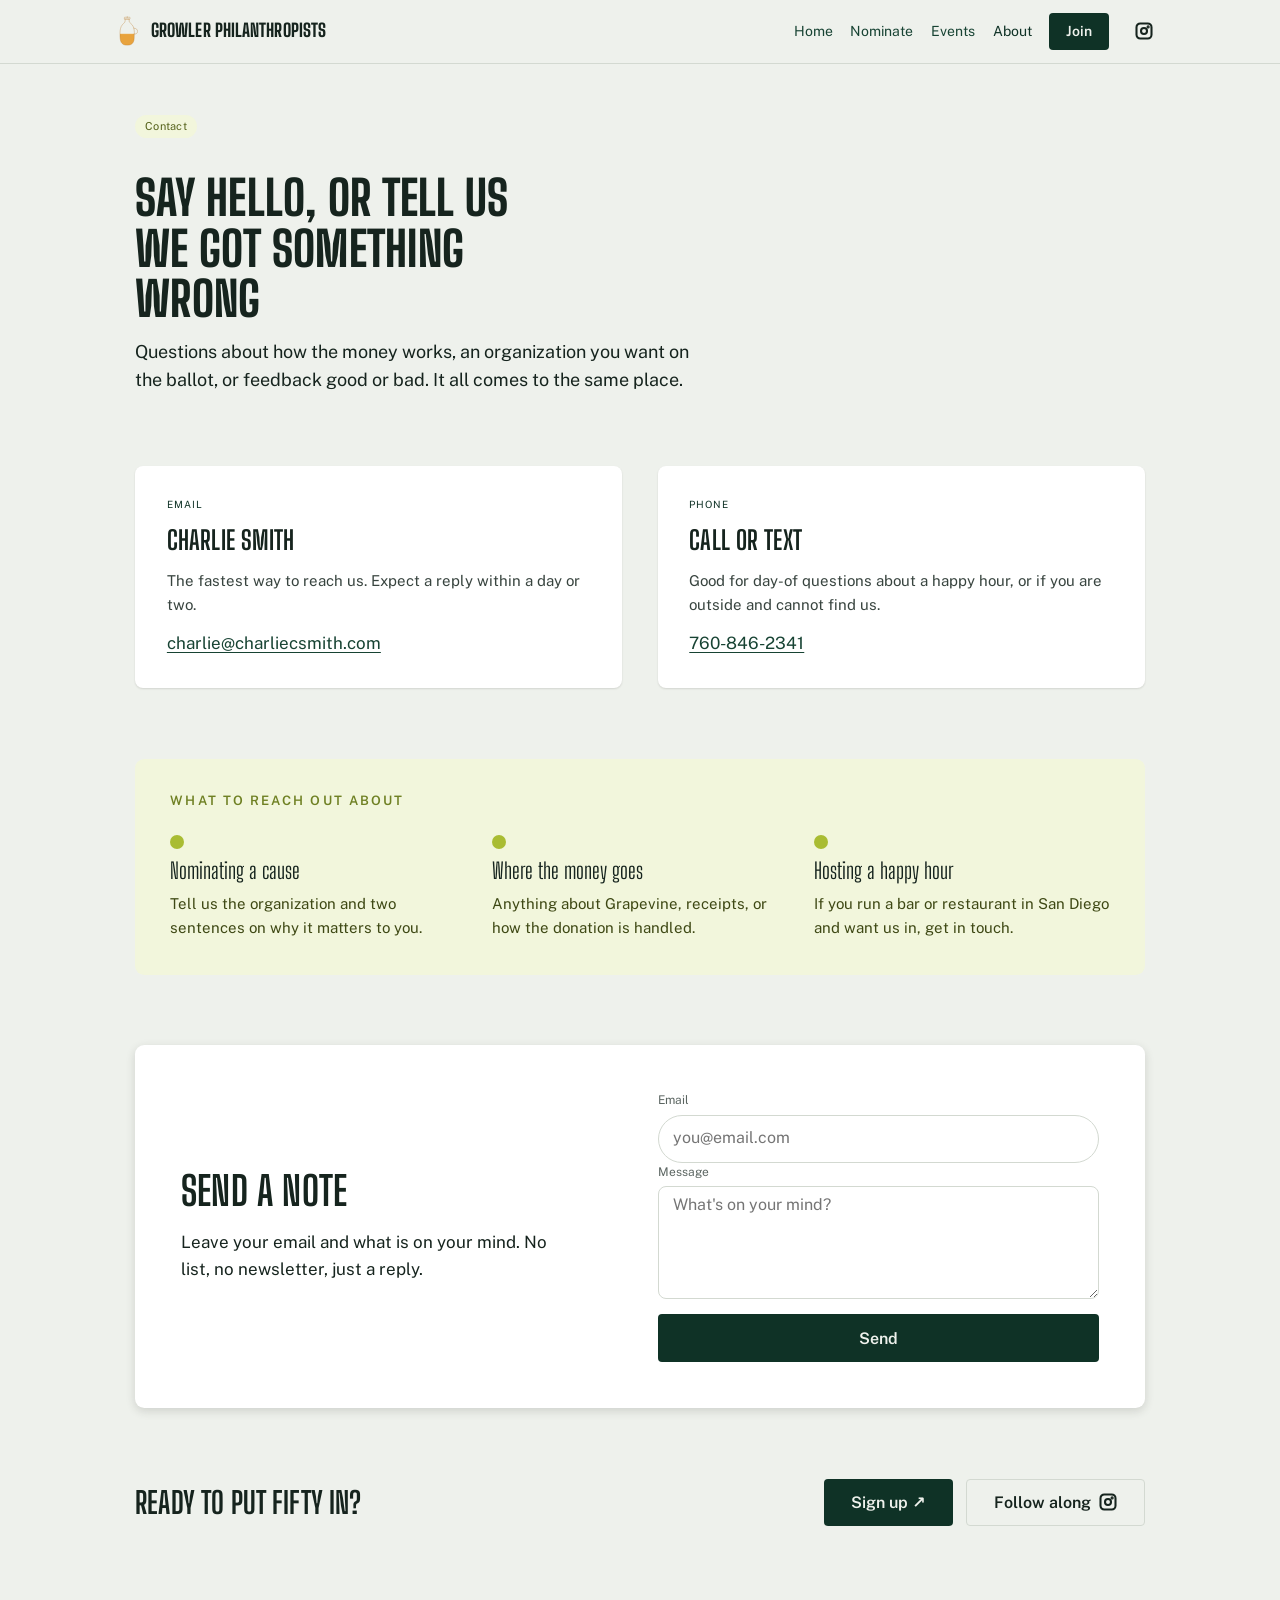
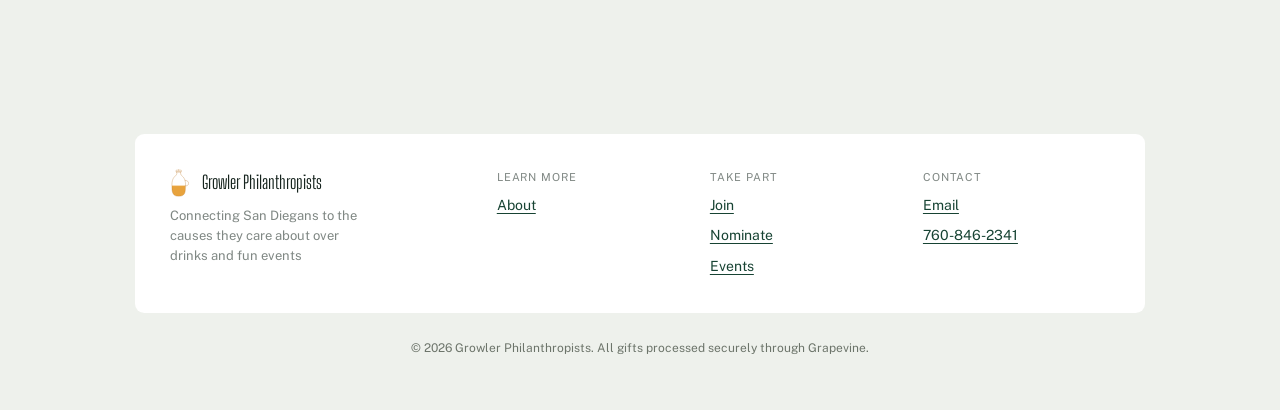
==== commit 4eb50cd2: "Mobile polish: carousels, accordion FAQ, footer, and padding consistency - Who's In and How We Get T" ====
--- a/pages/contact.html
+++ b/pages/contact.html
@@ -159,7 +159,7 @@
 
   <footer style="padding-block:calc(var(--space-8) * 1.5);">
     <div style="max-width:1080px;margin:0 auto;padding-inline:var(--space-8);">
-      <div style="background:var(--color-surface);border-radius:calc(var(--radius-lg) * 1.15);padding:var(--space-8);display:grid;grid-template-columns:minmax(300px,1.4fr) repeat(3,minmax(0,1fr));gap:var(--space-6)">
+      <div class="footer-grid" style="background:var(--color-surface);border-radius:calc(var(--radius-lg) * 1.15);padding:var(--space-8);display:grid;grid-template-columns:minmax(300px,1.4fr) repeat(3,minmax(0,1fr));gap:var(--space-6)">
         <div>
           <div style="display:flex;align-items:center;gap:var(--space-3);font-family:var(--font-heading);font-size:18px;margin-bottom:var(--space-2)">
             <img src="/assets/growler-mark.svg" alt="Growler Philanthropists" style="height:28px;width:auto;display:block;flex:none;">
@@ -168,7 +168,7 @@
           <p class="text-muted" style="font-size:13px;margin:0;max-width:26ch">Connecting San Diegans to the causes they care about over drinks and fun events</p>
         </div>
         <div style="display:flex;flex-direction:column;gap:var(--space-2);font-size:14px">
-          <span class="text-muted" style="font-size:11px;letter-spacing:0.08em;text-transform:uppercase">The circle</span>
+          <span class="text-muted" style="font-size:11px;letter-spacing:0.08em;text-transform:uppercase">Learn More</span>
           <a href="/contact">About</a>
         </div>
         <div style="display:flex;flex-direction:column;gap:var(--space-2);font-size:14px">
@@ -179,7 +179,7 @@
         </div>
         <div style="display:flex;flex-direction:column;gap:var(--space-2);font-size:14px">
           <span class="text-muted" style="font-size:11px;letter-spacing:0.08em;text-transform:uppercase">Contact</span>
-          <a href="mailto:charlie@charliecsmith.com" style="font-size:13px;overflow-wrap:anywhere">charlie@charliecsmith.com</a>
+          <a href="mailto:charlie@charliecsmith.com">Email</a>
           <a href="tel:+17608462341">760-846-2341</a>
         </div>
       </div>
--- a/styles/organic.css
+++ b/styles/organic.css
@@ -251,7 +251,43 @@
   .nav .btn-icon { display: none; }
   .nav-hamburger { display: flex; align-items: center; justify-content: center; }
   .nav-mobile.open { display: flex; }
-}
+  .footer-grid {
+    grid-template-columns: 1fr 1fr 1fr !important;
+    padding: var(--space-6) !important;
+    gap: var(--space-4) !important;
+  }
+  .footer-grid > :first-child { grid-column: 1 / -1; }
+  .footer-grid > :first-child p { font-size: 12px !important; }
+  .footer-grid a { font-size: 13px !important; }
+  footer > div { padding-inline: var(--space-4) !important; }
+  /* match interior padding of green sections to white how-cards */
+  #season { padding-left: var(--space-6) !important; padding-right: var(--space-6) !important; }
+  .whos-in-grid { padding-left: var(--space-6) !important; padding-right: var(--space-6) !important; }
+  /* faq: stack title above questions */
+  .faq-section { grid-template-columns: 1fr !important; }
+}
+
+/* — faq accordion — */
+.faq-list { display: flex; flex-direction: column; border-top: 1px solid var(--color-divider); }
+.faq-item { border-bottom: 1px solid var(--color-divider); }
+.faq-item summary {
+  list-style: none;
+  display: flex;
+  justify-content: space-between;
+  align-items: center;
+  gap: var(--space-3);
+  padding: var(--space-4) 0;
+  cursor: pointer;
+  font-family: var(--font-body);
+  font-weight: 600;
+  font-size: 17px;
+  color: var(--color-text);
+  user-select: none;
+}
+.faq-item summary::-webkit-details-marker { display: none; }
+.faq-chevron { flex-shrink: 0; transition: transform 0.2s ease; }
+.faq-item[open] .faq-chevron { transform: rotate(180deg); }
+.faq-answer { font-size: 15px; line-height: 1.6; color: var(--color-neutral-800); margin: 0 0 var(--space-4); text-wrap: pretty; }
 
 /* — tables — */
 .table { width: 100%; border-collapse: collapse; font-size: 14px; }
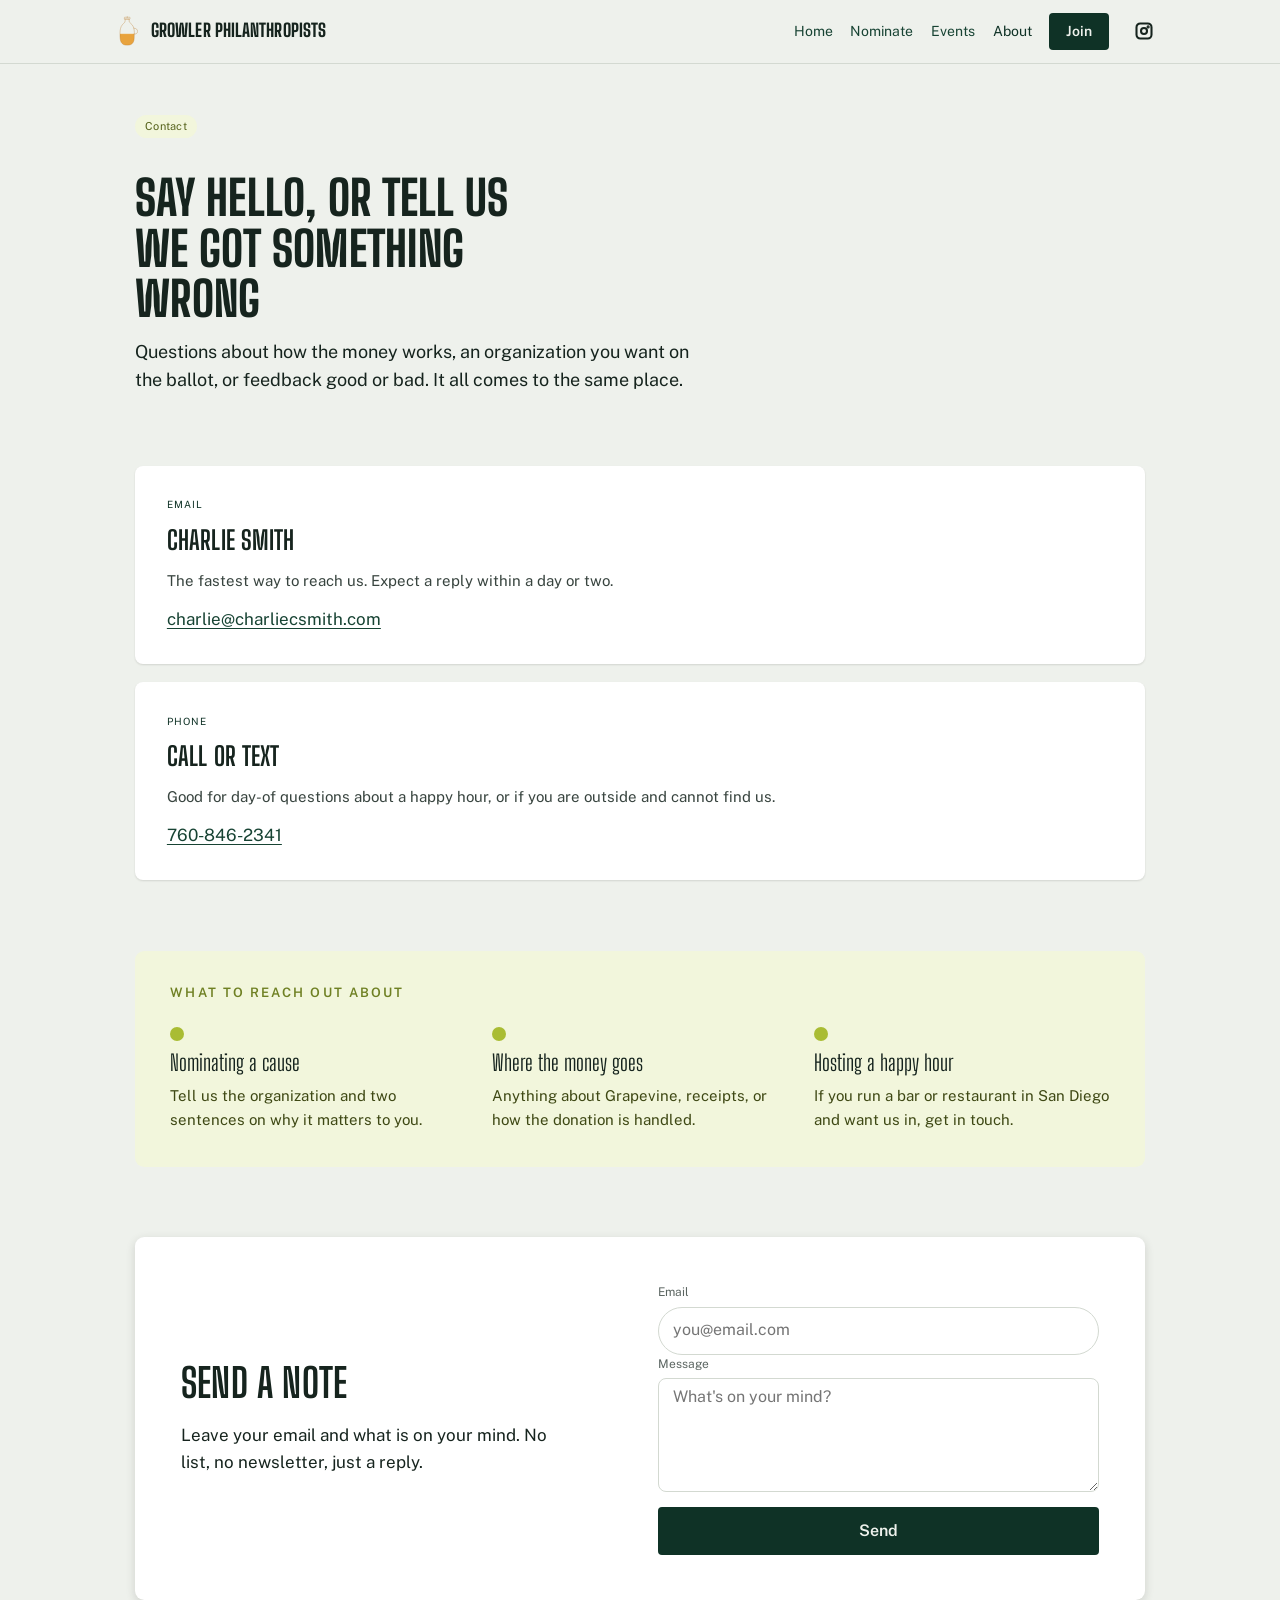
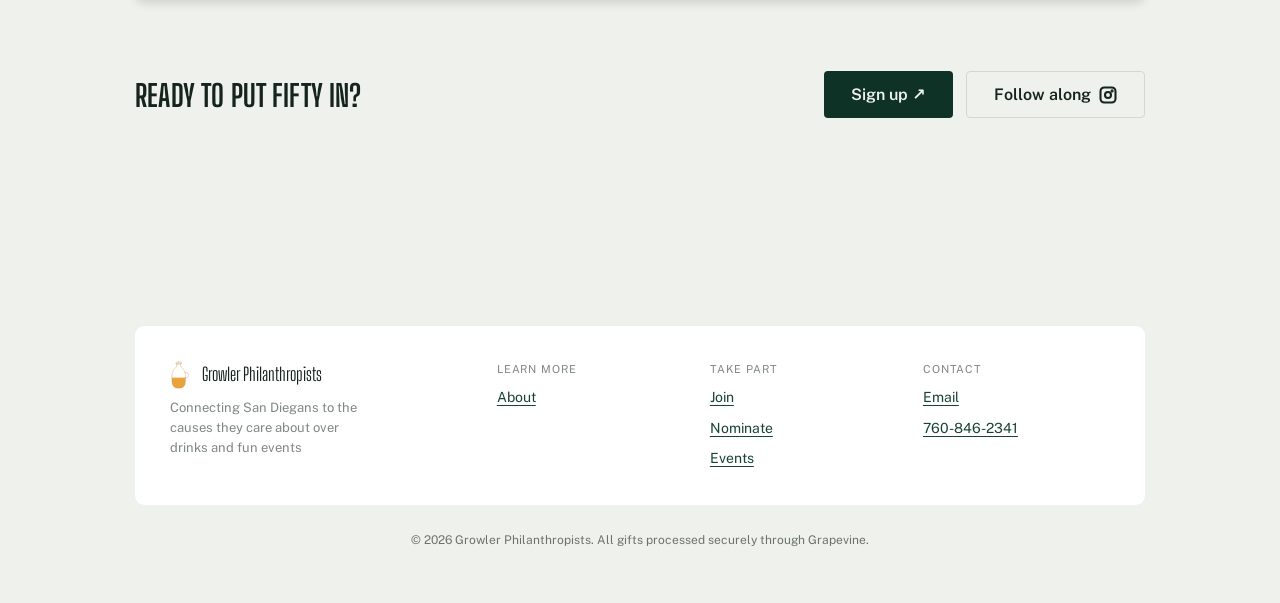
==== commit e51181f9: "About page: stack phone card below email card Change contact cards from 2-column side-by-side to sin" ====
--- a/pages/contact.html
+++ b/pages/contact.html
@@ -96,7 +96,7 @@
     <p style="font-size:18px;line-height:1.6;max-width:52ch;margin:0">Questions about how the money works, an organization you want on the ballot, or feedback good or bad. It all comes to the same place.</p>
   </div>
 
-  <div style="display:grid;grid-template-columns:minmax(0,1fr) minmax(0,1fr);gap:var(--space-8);margin-bottom:calc(var(--space-8) * 2);align-items:start">
+  <div style="display:grid;grid-template-columns:minmax(0,1fr);gap:var(--space-4);margin-bottom:calc(var(--space-8) * 2);align-items:start">
     <div class="card elev-sm" style="padding:calc(var(--space-8) * 0.9);gap:var(--space-3)">
       <div class="card-kicker">Email</div>
       <div class="card-title" style="font-size:26px;line-height:1.15">Charlie Smith</div>
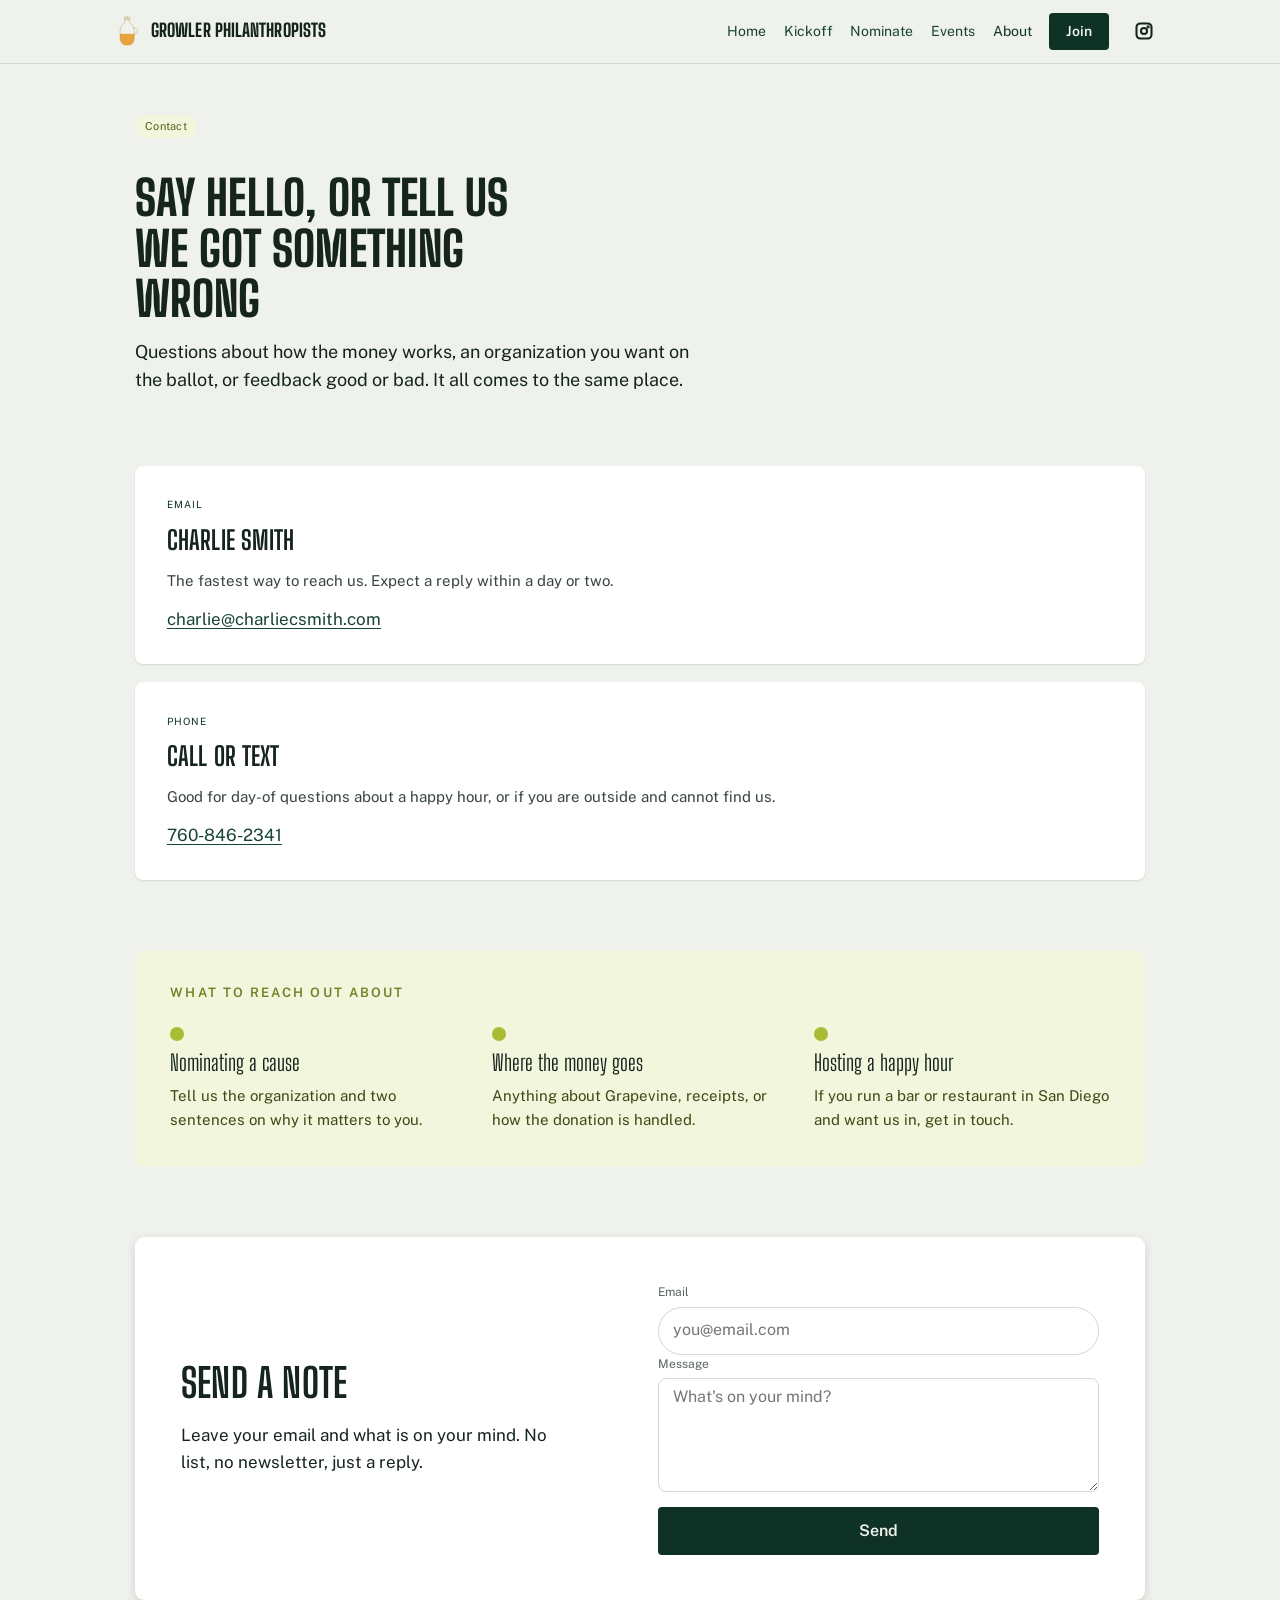
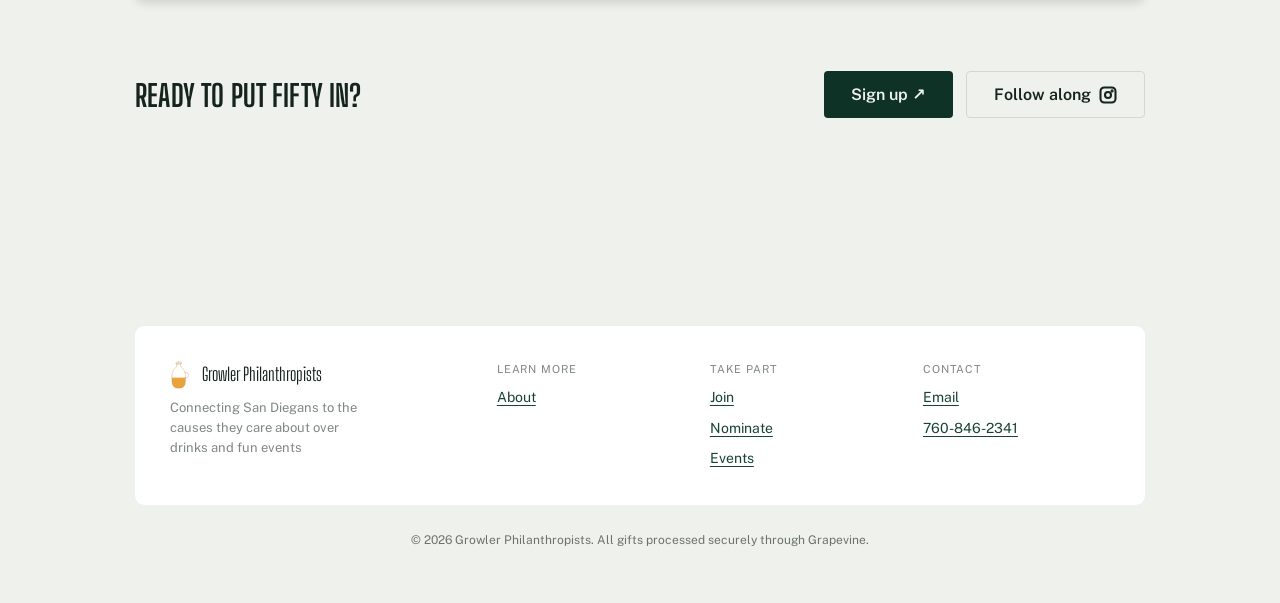
==== commit 45969637: "kickoff page and details included - Add /kickoff event page (Sept 17, 6–9 PM at Kairoa Brewing, Univ" ====
--- a/pages/contact.html
+++ b/pages/contact.html
@@ -66,6 +66,7 @@
           </a>
         </div>
         <a href="/">Home</a>
+        <a href="/kickoff">Kickoff</a>
         <a href="/vote">Nominate</a>
         <a href="/events">Events</a>
         <a href="/contact" aria-current="page">About</a>
@@ -79,6 +80,7 @@
       </div>
       <nav class="nav-mobile">
         <a href="/">Home</a>
+        <a href="/kickoff">Kickoff</a>
         <a href="/vote">Nominate</a>
         <a href="/events">Events</a>
         <a href="/contact">About</a>
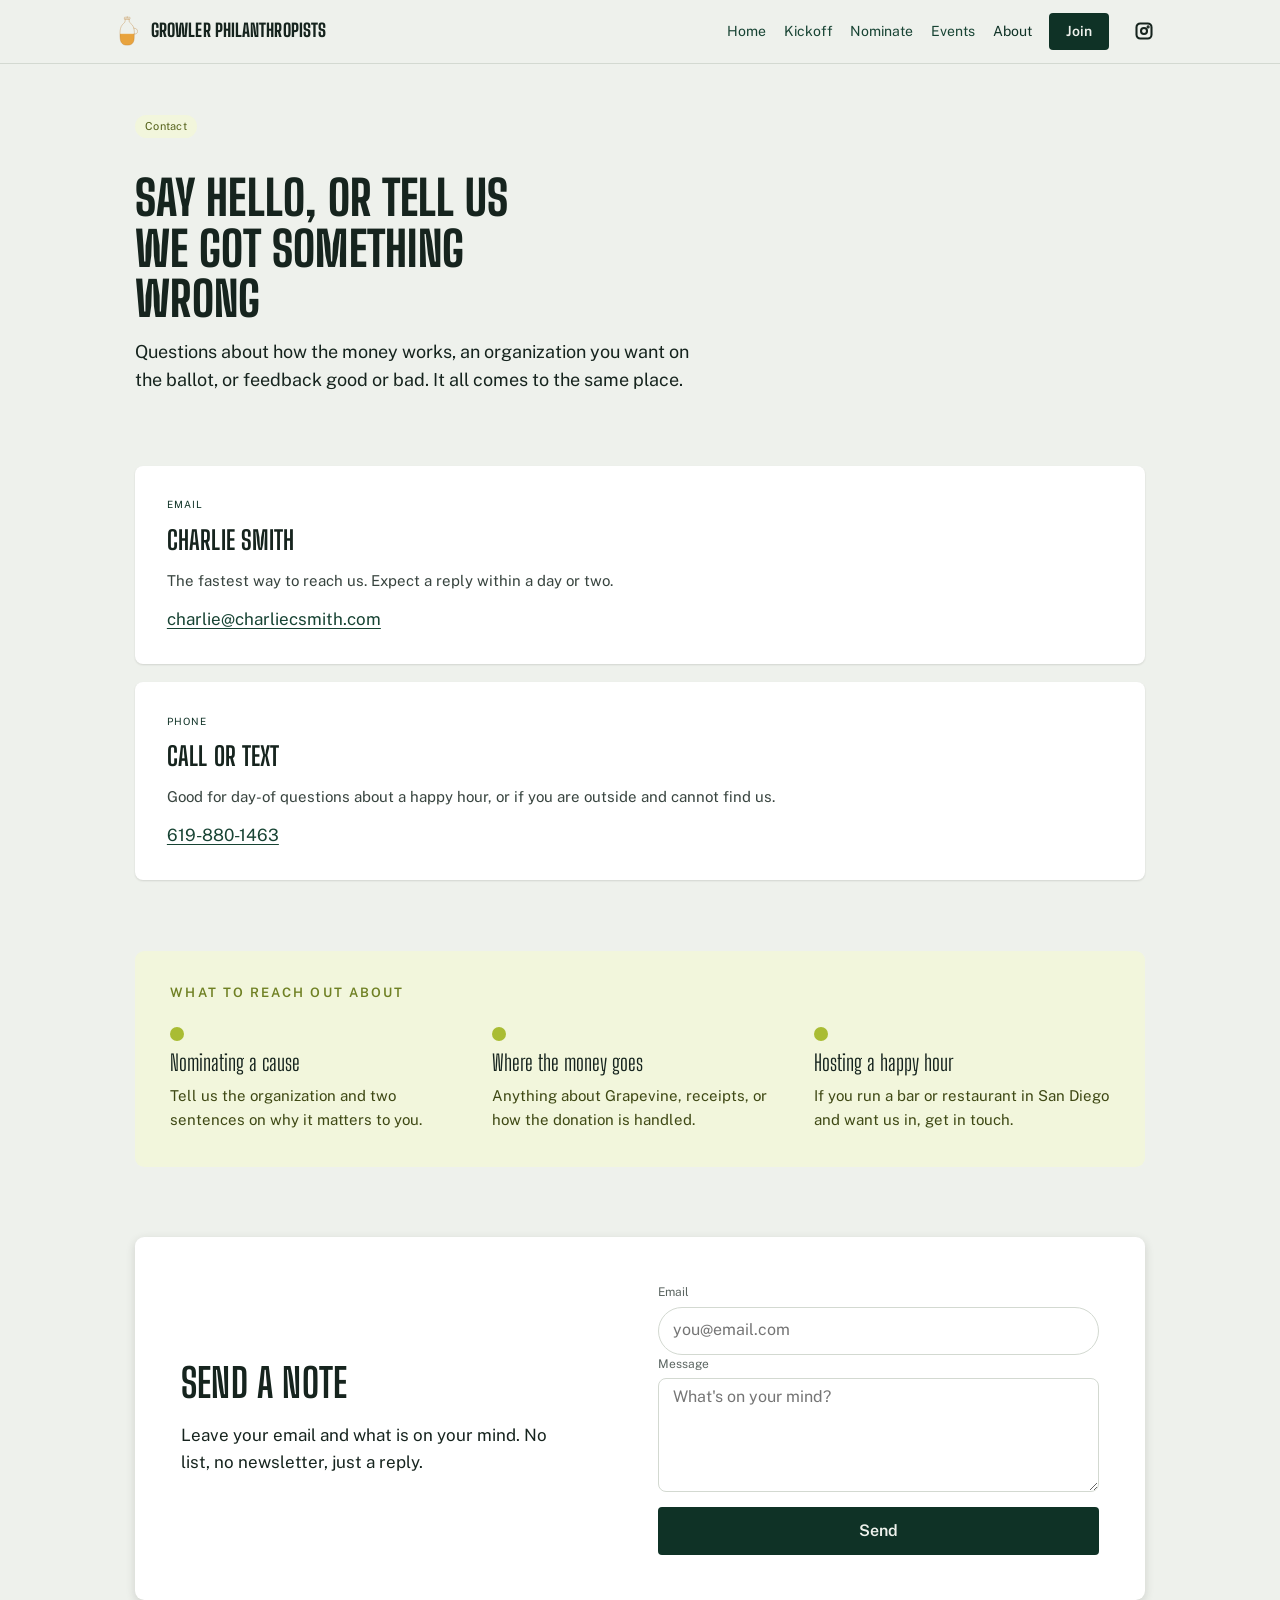
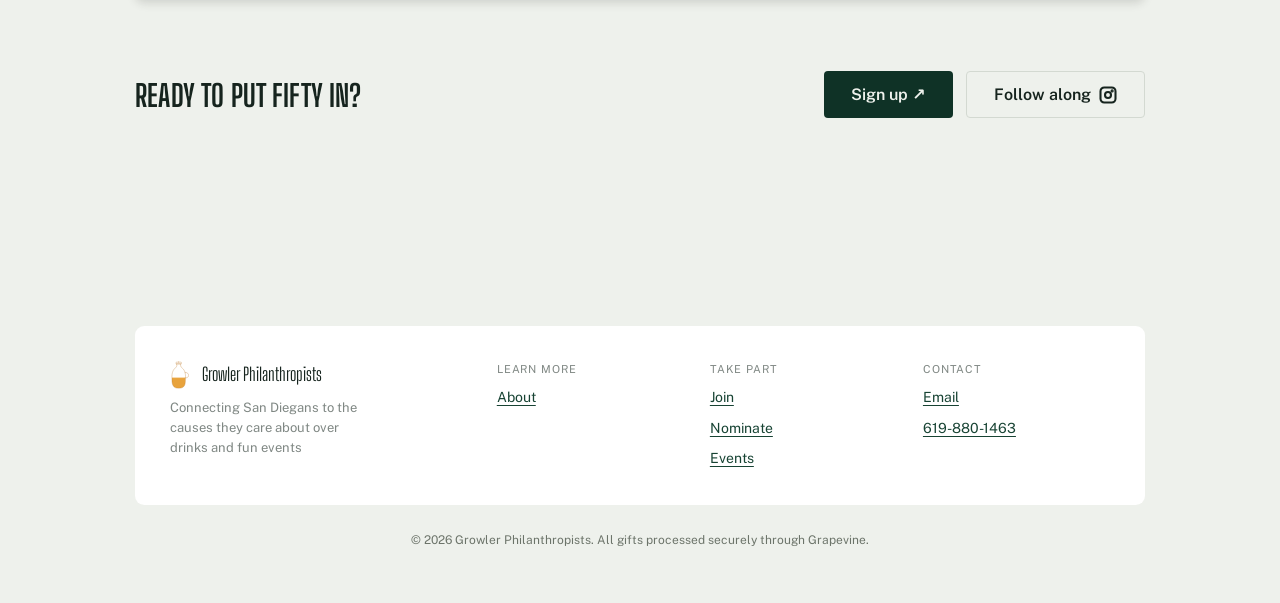
==== commit c3b129ff: "Replace personal phone number with proxy number" ====
--- a/pages/contact.html
+++ b/pages/contact.html
@@ -109,7 +109,7 @@
       <div class="card-kicker">Phone</div>
       <div class="card-title" style="font-size:26px;line-height:1.15">Call or text</div>
       <p class="card-body" style="font-size:15px;line-height:1.6;opacity:0.85;margin:0">Good for day-of questions about a happy hour, or if you are outside and cannot find us.</p>
-      <a href="tel:+17608462341" style="font-size:17px">760-846-2341</a>
+      <a href="tel:+16198801463" style="font-size:17px">619-880-1463</a>
     </div>
   </div>
 
@@ -182,7 +182,7 @@
         <div style="display:flex;flex-direction:column;gap:var(--space-2);font-size:14px">
           <span class="text-muted" style="font-size:11px;letter-spacing:0.08em;text-transform:uppercase">Contact</span>
           <a href="mailto:charlie@charliecsmith.com">Email</a>
-          <a href="tel:+17608462341">760-846-2341</a>
+          <a href="tel:+16198801463">619-880-1463</a>
         </div>
       </div>
       <p style="font-size:12px;color:var(--color-neutral-600);text-align:center;margin-top:var(--space-6);margin-bottom:0;">© 2026 Growler Philanthropists. All gifts processed securely through Grapevine.</p>
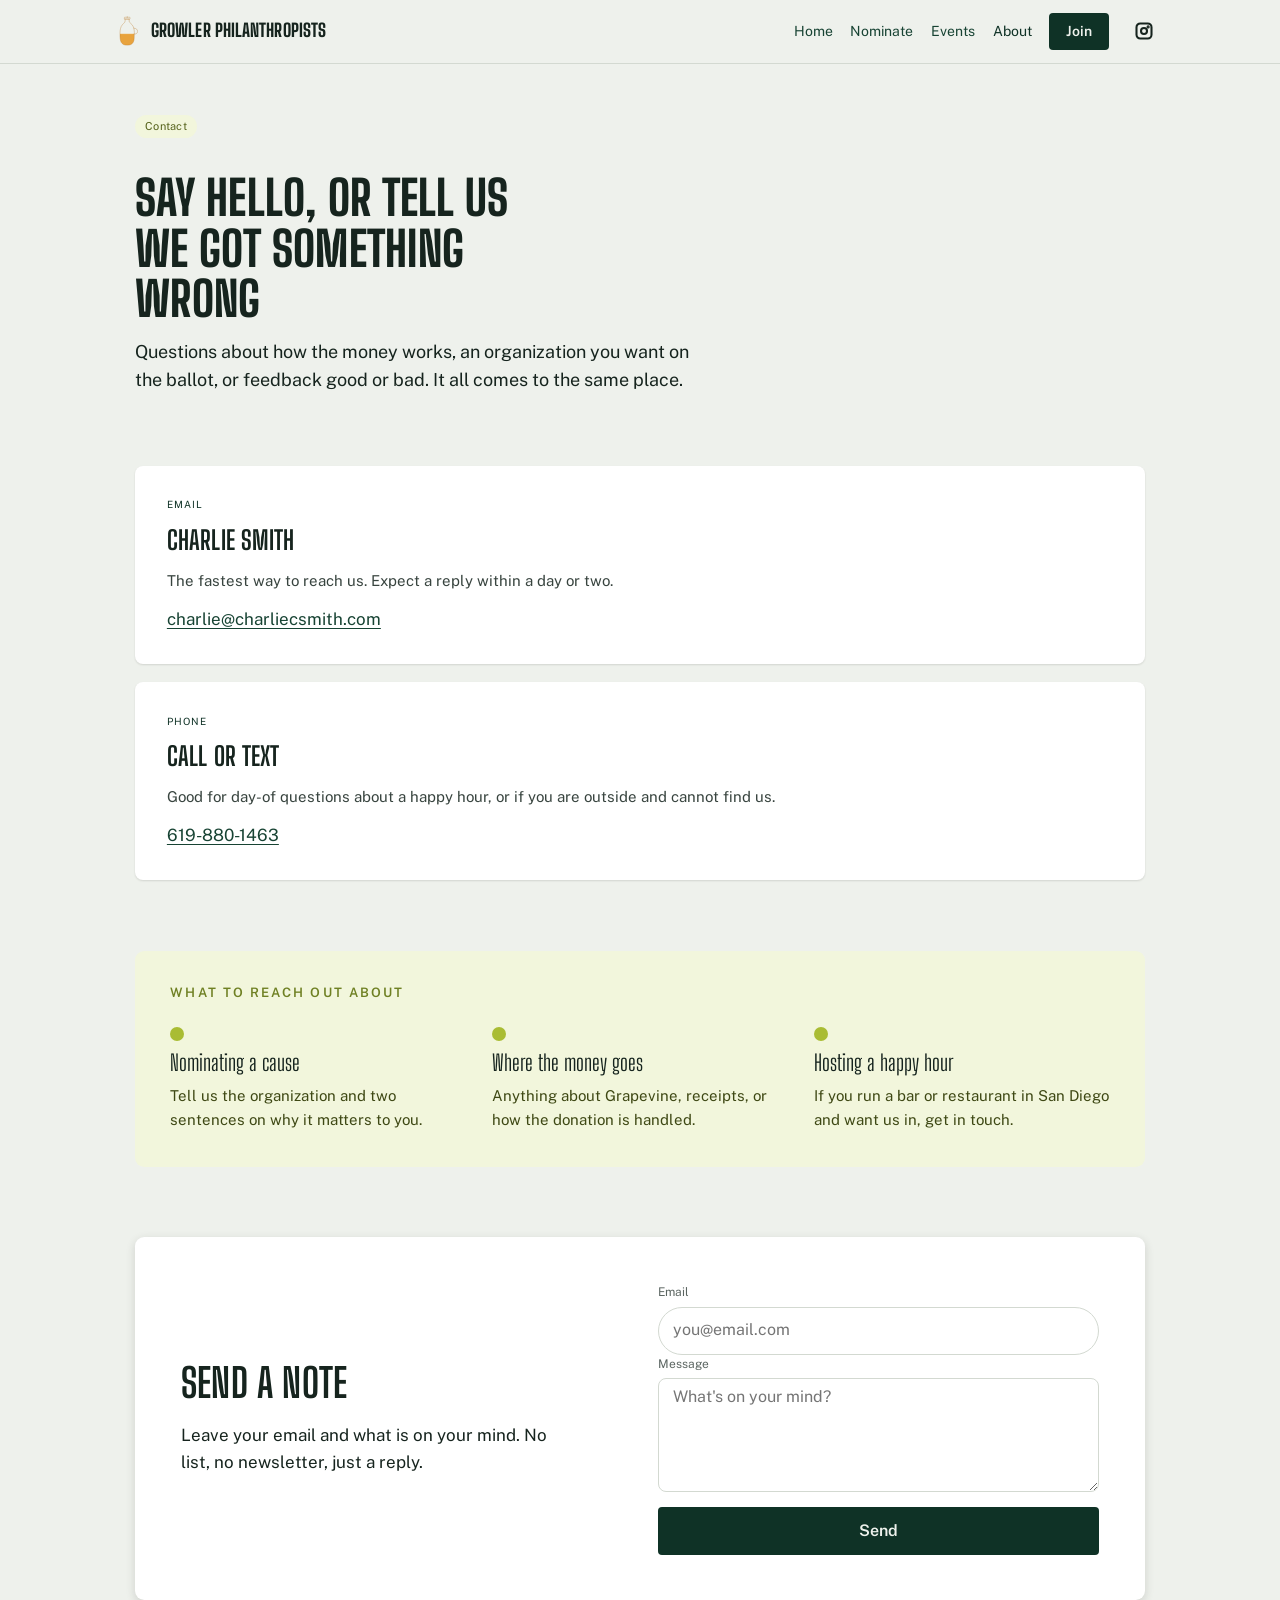
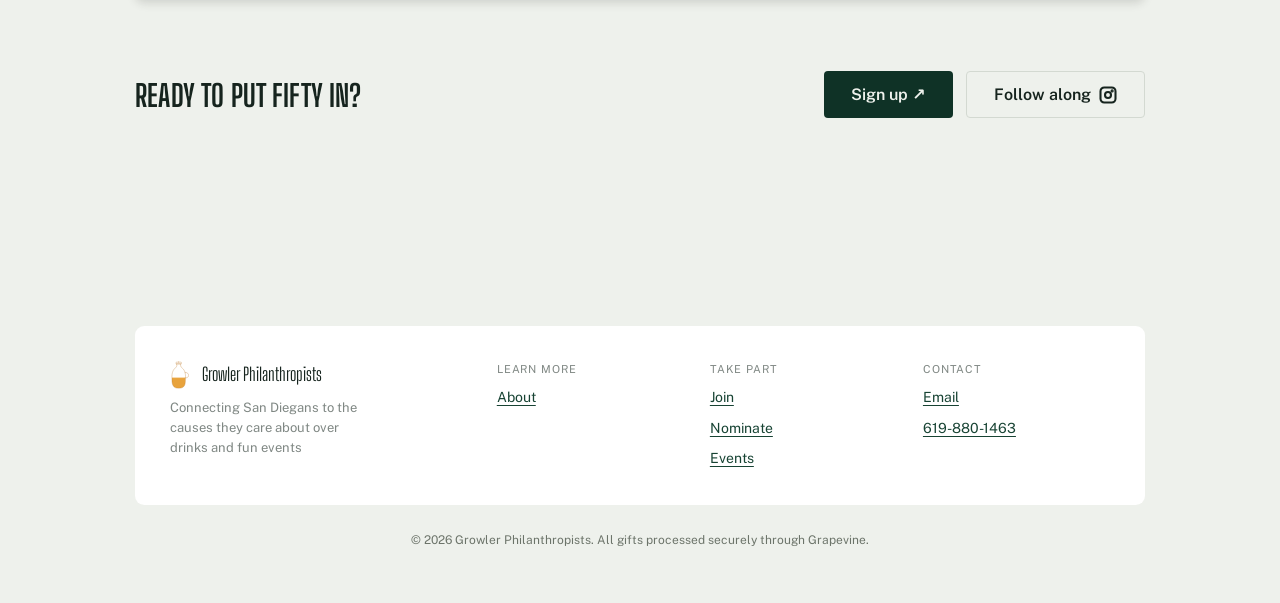
==== commit 33667d7d: "Hide kickoff page references site-wide Kickoff is on hold, so remove the "Kickoff" nav link from eve" ====
--- a/pages/contact.html
+++ b/pages/contact.html
@@ -66,7 +66,6 @@
           </a>
         </div>
         <a href="/">Home</a>
-        <a href="/kickoff">Kickoff</a>
         <a href="/vote">Nominate</a>
         <a href="/events">Events</a>
         <a href="/contact" aria-current="page">About</a>
@@ -80,7 +79,6 @@
       </div>
       <nav class="nav-mobile">
         <a href="/">Home</a>
-        <a href="/kickoff">Kickoff</a>
         <a href="/vote">Nominate</a>
         <a href="/events">Events</a>
         <a href="/contact">About</a>
